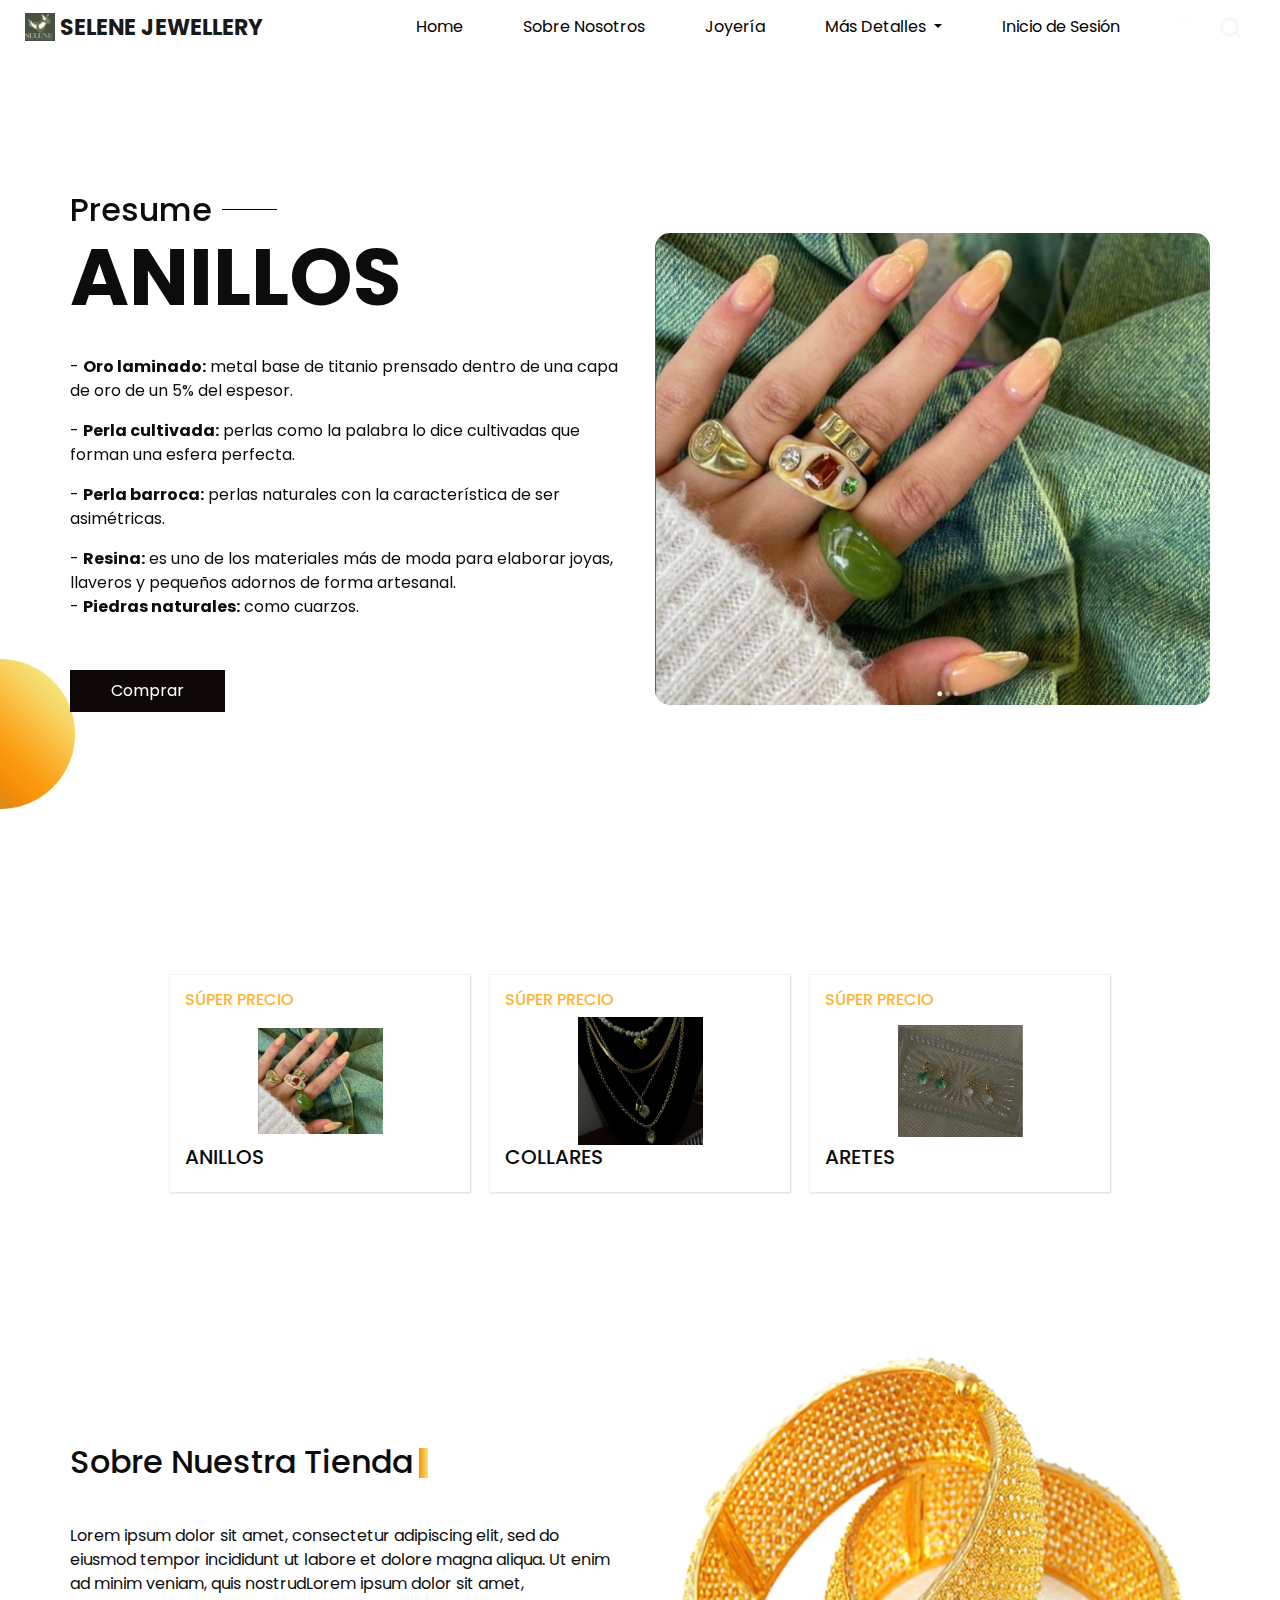
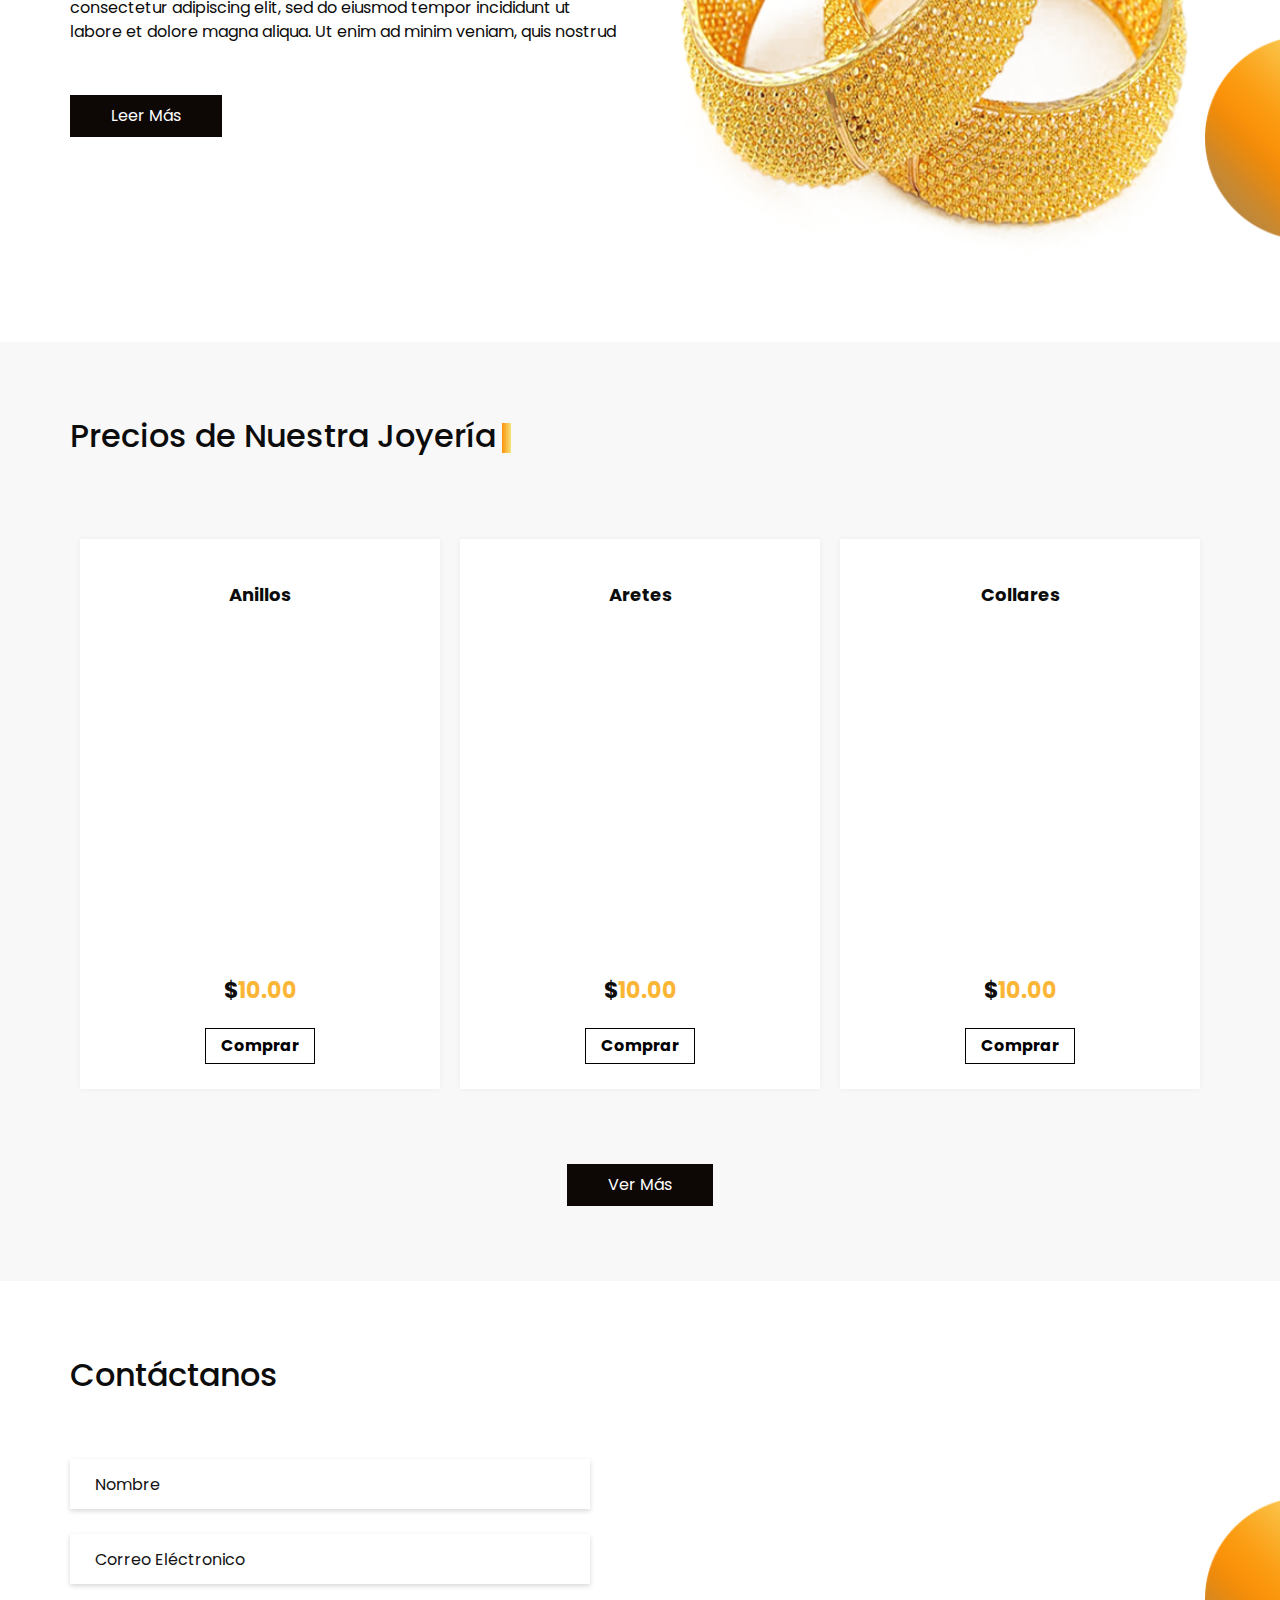
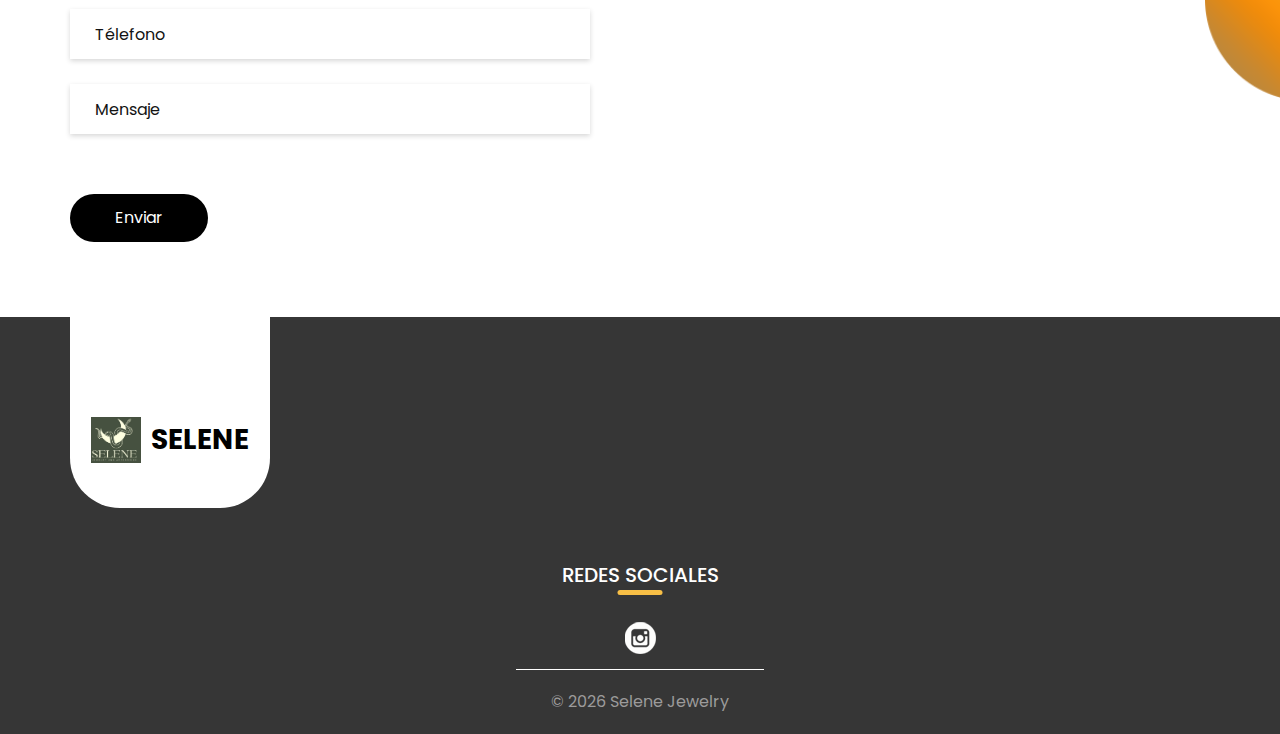
==== index.html @ a982ed13 "Cambios a Pagina Web" ====
<!DOCTYPE html>
<html>

<head>
  <!-- Basic -->
  <meta charset="utf-8" />
  <meta http-equiv="X-UA-Compatible" content="IE=edge" />
  <!-- Mobile Metas -->
  <meta name="viewport" content="width=device-width, initial-scale=1, shrink-to-fit=no" />
  <!-- Site Metas -->
  <meta name="keywords" content="" />
  <meta name="description" content="" />
  <meta name="author" content="" />

  <title>Selene Jewelry</title>

  <!-- slider stylesheet -->
  <link rel="stylesheet" type="text/css"
    href="https://cdnjs.cloudflare.com/ajax/libs/OwlCarousel2/2.1.3/assets/owl.carousel.min.css" />

  <!-- bootstrap core css -->
  <link rel="stylesheet" type="text/css" href="css/bootstrap.css" />

  <!-- fonts style -->
  <link href="https://fonts.googleapis.com/css?family=Baloo+Chettan|Poppins:400,600,700&display=swap" rel="stylesheet">
  <!-- Custom styles for this template -->
  <link href="css/style.css" rel="stylesheet" />
  <!-- responsive style -->
  <link href="css/responsive.css" rel="stylesheet" />
</head>

<body>

  <div class="hero_area">
    <!-- header section strats -->
    <header class="header_section">
      <div class="container-fluid">
        <nav class="navbar navbar-expand-lg custom_nav-container ">
          <a class="navbar-brand" href="index.html">
            <img src="images/selene-logo.png" alt="">
            <span>
              Selene Jewellery
            </span>
          </a>
          <button class="navbar-toggler" type="button" data-toggle="collapse" data-target="#navbarSupportedContent"
            aria-controls="navbarSupportedContent" aria-expanded="false" aria-label="Toggle navigation">
            <span class="navbar-toggler-icon"></span>
          </button>

          <div class="collapse navbar-collapse" id="navbarSupportedContent">
            <div class="d-flex ml-auto flex-column flex-lg-row align-items-center">
              <ul class="navbar-nav  ">
                <li class="nav-item active">
                  <a class="nav-link" href="index.html">Home <span class="sr-only">(current)</span></a>
                </li>
                <li class="nav-item">
                  <a class="nav-link" href="about.html"> Sobre Nosotros</a>
                </li>
                <li class="nav-item">
                  <a class="nav-link" href="jewellery.html">Joyería </a>
                </li>
                <!-- <li class="nav-item">
                  <a class="nav-link" href="contact.html">Contáctanos</a>
                </li> -->
                <li class="nav-item dropdown">
                  <a href="#" class="nav-link dropdown-toggle" id="navbarDropdown" role="button" data-toggle="dropdown"
                    aria-haspopup="true" aria-expanded="false">
                    Más Detalles
                  </a>
                  <div class="dropdown-menu" aria-labelledby="navbarDropdown">
                    <a class="dropdown-item" href="contact.html">Contáctanos</a>
                    <a class="dropdown-item" href="creators.html">Creadores</a>
                  </div>
                </li>
                <li class="nav-item">
                  <a class="nav-link" href="#">Inicio de Sesión</a>
                </li>
              </ul>

            </div>
            <div class="quote_btn-container ">
              <a href="">
                <img src="images/cart.png" alt="">
                <div class="cart_number">
                  0
                </div>
              </a>
              <form class="form-inline">
                <button class="btn  my-2 my-sm-0 nav_search-btn" type="submit"></button>
              </form>
            </div>
          </div>
        </nav>
      </div>
    </header>
    <!-- end header section -->
    <!-- slider section -->
    <section class=" slider_section position-relative">
      <div class="design-box">
        <img src="images/design-1.png" alt="">
      </div>
      <div class="slider_number-container d-none d-md-block">
        <div class="number-box">
          <span>
            01
          </span>
          <hr>
          <span class="jwel">
            J <br>
            e <br>
            w <br>
            e <br>
            l <br>
            l <br>
            e <br>
            r <br>
            y
          </span>
          <hr>
          <span>
            02
          </span>
        </div>
      </div>
      <div class="container">
        <div id="carouselExampleIndicators" class="carousel slide" data-ride="carousel">
          <!-- <ol class="carousel-indicators">
            <li data-target="#carouselExampleIndicators" data-slide-to="0" class="active">01</li>
            <li data-target="#carouselExampleIndicators" data-slide-to="1">02</li>
            <li data-target="#carouselExampleIndicators" data-slide-to="2">03</li>
          </ol> -->
          <div class="carousel-inner">
            <div class="carousel-item active">
              <div class="row">
                <div class="col-md-6">
                  <div class="detail_box">
                    <h2>
                      <span>Presume</span>
                      <hr>
                    </h2>
                    <h1>
                      Anillos
                    </h1>
                    <p>
                    <div class="pb-3"> - <strong>Oro laminado:</strong> metal base de titanio prensado dentro de una capa de oro de un 5% del espesor.
                    </div>
                    <div class="pb-3">- <strong>Perla cultivada:</strong> perlas como la palabra lo dice cultivadas que forman una esfera perfecta.
                    </div>
                    <div class="pb-3"> - <strong>Perla barroca:</strong> perlas naturales con la característica de ser asimétricas.</div>
                    <div>- <strong>Resina:</strong> es uno de los materiales más de moda para elaborar joyas, llaveros y pequeños adornos
                      de
                      forma artesanal.</div>
                    <div>- <strong>Piedras naturales:</strong> como cuarzos.</div>
                    </p>
                    <div>
                      <a href="">Comprar</a>
                    </div>
                  </div>
                </div>
                <div class="col-md-6">
                  <div class="img-box">
                    <img src="images/anillos-1.png" alt="" style="border-radius: 15px;">
                  </div>
                </div>
              </div>
            </div>
            <div class="carousel-item ">
              <div class="row">
                <div class="col-md-6">
                  <div class="detail_box">
                    <h2>
                      <span>Enamorate De</span>
                      <hr>
                    </h2>
                    <h1>
                      Nuestros Collares
                    </h1>
                    <p>
                      <div class="pb-3"> - <strong>Oro laminado:</strong> metal base de titanio prensado dentro de una capa de oro de un 5% del espesor.
                      </div>
                      <div class="pb-3">- <strong>Perla cultivada:</strong> perlas como la palabra lo dice cultivadas que forman una esfera perfecta.
                      </div>
                      <div class="pb-3"> - <strong>Perla barroca:</strong> perlas naturales con la característica de ser asimétricas.</div>
                      <div>- <strong>Resina:</strong> es uno de los materiales más de moda para elaborar joyas, llaveros y pequeños adornos
                        de
                        forma artesanal.</div>
                      <div>- <strong>Piedras naturales:</strong> como cuarzos.</div>
                      </p>
                    <div>
                      <a href="">Comprar</a>
                    </div>
                  </div>
                </div>
                <div class="col-md-6">
                  <div class="img-box">
                    <img src="images/collares-slider-3.jpeg" alt="" style="border-radius: 15px;">
                  </div>
                </div>
              </div>
            </div>
            <div class="carousel-item ">
              <div class="row">
                <div class="col-md-6">
                  <div class="detail_box">
                    <h2>
                      <span>Deslumbra Con</span>
                      <hr>
                    </h2>
                    <h1>
                      Nuestros Aretes
                    </h1>
                    <p>
                      <div class="pb-3"> - <strong>Oro laminado:</strong> metal base de titanio prensado dentro de una capa de oro de un 5% del espesor.
                      </div>
                      <div class="pb-3">- <strong>Perla cultivada:</strong> perlas como la palabra lo dice cultivadas que forman una esfera perfecta.
                      </div>
                      <div class="pb-3"> - <strong>Perla barroca:</strong> perlas naturales con la característica de ser asimétricas.</div>
                      <div>- <strong>Resina:</strong> es uno de los materiales más de moda para elaborar joyas, llaveros y pequeños adornos
                        de
                        forma artesanal.</div>
                      <div>- <strong>Piedras naturales:</strong> como cuarzos.</div>
                      </p>
                    <div>
                      <a href="">Comprar</a>
                    </div>
                  </div>
                </div>
                <div class="col-md-6">
                  <div class="img-box">
                    <img src="images/aretes.png" alt="" style="border-radius: 15px;">
                  </div>
                </div>
              </div>
            </div>
            <div class="carousel-item ">
              <div class="row">
                <div class="col-md-6">
                  <div class="detail_box">
                    <h2>
                      <span>Enamorate De</span>
                      <hr>
                    </h2>
                    <h1>
                      Nuestros Collares
                    </h1>
                    <p>
                      <div class="pb-3"> - <strong>Oro laminado:</strong> metal base de titanio prensado dentro de una capa de oro de un 5% del espesor.
                      </div>
                      <div class="pb-3">- <strong>Perla cultivada:</strong> perlas como la palabra lo dice cultivadas que forman una esfera perfecta.
                      </div>
                      <div class="pb-3"> - <strong>Perla barroca:</strong> perlas naturales con la característica de ser asimétricas.</div>
                      <div>- <strong>Resina:</strong> es uno de los materiales más de moda para elaborar joyas, llaveros y pequeños adornos
                        de
                        forma artesanal.</div>
                      <div>- <strong>Piedras naturales:</strong> como cuarzos.</div>
                      </p>
                    <div>
                      <a href="">Comprar</a>
                    </div>
                  </div>
                </div>
                <div class="col-md-6">
                  <div class="img-box">
                    <img src="images/collares-slider-3.jpeg" alt="" style="border-radius: 15px;">
                  </div>
                </div>
              </div>
            </div>
          </div>
        </div>
      </div>

    </section>
    <!-- Fin del Slider -->
  </div>

  <!-- Inicio de los Items -->

  <div class="item_section layout_padding2">
    <div class="container">
      <div class="item_container">
        <div class="box">
          <div class="price">
            <h6>
              Súper Precio
            </h6>
          </div>
          <div class="img-box">
            <img src="images/anillos-1.png" alt="">
          </div>
          <div class="name">
            <h5>
              Anillos
            </h5>
          </div>
        </div>
        <div class="box">
          <div class="price">
            <h6>
              Súper Precio
            </h6>
          </div>
          <div class="img-box">
            <img src="images/collares-1.png" alt="">
          </div>
          <div class="name">
            <h5>
              Collares
            </h5>
          </div>
        </div>
        <div class="box">
          <div class="price">
            <h6>
              Súper Precio
            </h6>
          </div>
          <div class="img-box">
            <img src="images/aretes-2.png" alt="">
          </div>
          <div class="name">
            <h5>
              Aretes
            </h5>
          </div>
        </div>
      </div>
    </div>
  </div>

  <!-- Fin de los items -->

  <!-- A cerca -->

  <section class="about_section layout_padding2-top layout_padding-bottom">
    <div class="design-box">
      <img src="images/design-2.png" alt="">
    </div>
    <div class="container">
      <div class="row">
        <div class="col-md-6">
          <div class="detail-box">
            <div class="heading_container">
              <h2>
                Sobre Nuestra Tienda
              </h2>
            </div>
            <p>
              Lorem ipsum dolor sit amet, consectetur adipiscing elit, sed do eiusmod tempor incididunt ut labore et
              dolore magna aliqua. Ut enim ad minim veniam, quis nostrudLorem ipsum dolor sit amet, consectetur
              adipiscing elit, sed do eiusmod tempor incididunt ut labore et dolore magna aliqua. Ut enim ad minim
              veniam, quis nostrud
            </p>
            <div>
              <a href="">
                Leer Más
              </a>
            </div>
          </div>
        </div>
        <div class="col-md-6">
          <div class="img-box">
            <img src="images/about-img.png" alt="">
          </div>
        </div>
      </div>
    </div>
  </section>

  <!-- Fin de a cerca de -->

  <!-- price section -->

  <section class="price_section layout_padding">
    <div class="container">
      <div class="heading_container">
        <h2>
          Precios de Nuestra Joyería
        </h2>
      </div>
      <div class="price_container">
        <div class="box">
          <div class="name">
            <h6>
              Anillos
            </h6>
          </div>
          <div class="img-box">
            <img src="images/anillos.png" alt="">
          </div>
          <div class="detail-box">
            <h5>
              $<span>10.00</span>
            </h5>
            <a href="">
              Comprar
            </a>
          </div>
        </div>
        <div class="box">
          <div class="name">
            <h6>
              Aretes
            </h6>
          </div>
          <div class="img-box">
            <img src="images/aretes.png" alt="">
          </div>
          <div class="detail-box">
            <h5>
              $<span>10.00</span>
            </h5>
            <a href="">
              Comprar
            </a>
          </div>
        </div>
        <div class="box">
          <div class="name">
            <h6>
              Collares
            </h6>
          </div>
          <div class="img-box">
            <img src="images/collares.png" alt="">
          </div>
          <div class="detail-box">
            <h5>
              $<span>10.00</span>
            </h5>
            <a href="">
              Comprar
            </a>
          </div>
        </div>
      </div>
      <div class="d-flex justify-content-center">
        <a href="" class="price_btn">
          Ver Más
        </a>
      </div>
    </div>
  </section>

  <!-- end price section -->

  <!-- contact section -->

  <section class="contact_section layout_padding">
    <div class="design-box">
      <img src="images/design-2.png" alt="">
    </div>
    <div class="container ">
      <div class="">
        <h2 class="">
          Contáctanos
        </h2>
      </div>

    </div>
    <div class="container">
      <div class="row">
        <div class="col-md-6">
          <form action="">
            <div>
              <input type="text" placeholder="Nombre" />
            </div>
            <div>
              <input type="email" placeholder="Correo Eléctronico" />
            </div>
            <div>
              <input type="text" placeholder="Télefono" />
            </div>
            <div>
              <input type="text" class="message-box" placeholder="Mensaje" />
            </div>
            <div class="d-flex ">
              <button>
                Enviar
              </button>
            </div>
          </form>
        </div>
      </div>
    </div>
  </section>

  <!-- end contact section -->

  <!-- info section -->
  <section class="info_section ">
    <div class="container">
      <div class="info_container">
        <div class="row">
          <div class="col-md-3">
            <div class="info_logo">
              <a href="">
                <img src="images/selene-logo.png" alt="">
                <span>
                  Selene
                </span>
              </a>
            </div>
          </div>
        </div>
        <div class="info_form">
        </div>
        <div class="info_social">
          <div class="d-flex justify-content-center">
            <h5 class="info_heading">
              Redes Sociales
            </h5>
          </div>
          <div class="social_box">
            <a href="https://www.instagram.com/selenejewelrysv/">
              <img src="images/insta.png" alt="">
            </a>
          </div>
        </div>
      </div>
    </div>
  </section>

  <!-- end info_section -->

  <!-- footer section -->
  <section class="container-fluid footer_section">
    <p>
      &copy; <span id="displayYear"></span> Selene Jewelry
    </p>
  </section>
  <!-- footer section -->

  <script type="text/javascript" src="js/jquery-3.4.1.min.js"></script>
  <script type="text/javascript" src="js/bootstrap.js"></script>
  <script type="text/javascript" src="js/custom.js"></script>
</body>

</html>
---- css/style.css ----
body {
  font-family: "Poppins", sans-serif;
  color: #0c0c0c;
  background-color: #ffffff;
}

.layout_padding {
  padding: 75px 0;
}

.layout_padding2 {
  padding: 45px 0;
}

.layout_padding2-top {
  padding-top: 45px;
}

.layout_padding2-bottom {
  padding-bottom: 45px;
}

.layout_padding-top {
  padding-top: 75px;
}

.layout_padding-bottom {
  padding-bottom: 75px;
}

.heading_container {
  display: -webkit-box;
  display: -ms-flexbox;
  display: flex;
}

.heading_container h2 {
  position: relative;
}

.heading_container h2::before {
  content: "";
  position: absolute;
  width: 9px;
  height: 30px;
  top: 14%;
  right: -15px;
  background: -webkit-gradient(linear, left top, right top, from(#fb930a), to(#f5e47b));
  background: linear-gradient(to right, #fb930a, #f5e47b);
}

.heading_container p {
  font-size: 25px;
  text-align: justify;
}

/*header section*/
.hero_area {
  height: 100vh;
  position: relative;
  /* background-image: url(../images/hero-bg.png); */
  background-size: cover;
  background-position: bottom right;
  background-repeat: no-repeat;
}

.sub_page .hero_area {
  height: auto;
  background-position: top right;
}

.hero_area.sub_pages {
  height: auto;
}

.header_section .container-fluid {
  padding-right: 25px;
  padding-left: 25px;
}

.header_section .nav_container {
  margin: 0 auto;
}

.custom_nav-container.navbar-expand-lg .navbar-nav .nav-link {
  padding: 10px 30px;
  color: black;
  text-align: center;
}

a,
a:hover,
a:focus {
  text-decoration: none;
}

a:hover,
a:focus {
  color: initial;
}

.btn,
.btn:focus {
  outline: none !important;
  -webkit-box-shadow: none;
  box-shadow: none;
}

.custom_nav-container .nav_search-btn {
  background-image: url(../images/search-icon.png);
  background-size: 22px;
  background-repeat: no-repeat;
  background-position-y: 7px;
  width: 35px;
  height: 35px;
  padding: 0;
  border: none;
}

.navbar-brand {
  display: -webkit-box;
  display: -ms-flexbox;
  display: flex;
  -webkit-box-align: center;
  -ms-flex-align: center;
  align-items: center;
}

.navbar-brand img {
  width: 30px;
  margin-right: 5px;
}

.navbar-brand span {
  font-size: 22px;
  font-weight: 700;
  color: #191919;
  text-transform: uppercase;
}

.custom_nav-container {
  z-index: 99999;
  padding: 5px 0;
}

.custom_nav-container .navbar-toggler {
  outline: none;
}

.custom_nav-container .navbar-toggler .navbar-toggler-icon {
  background-image: url(../images/menu.png);
  background-size: 45px;
}

.quote_btn-container {
  display: -webkit-box;
  display: -ms-flexbox;
  display: flex;
  -webkit-box-align: center;
  -ms-flex-align: center;
  align-items: center;
}

.quote_btn-container a {
  color: #000000;
  position: relative;
}

.quote_btn-container a .cart_number {
  position: absolute;
  top: 68%;
  left: 50%;
  -webkit-transform: translate(-50%, -50%);
  transform: translate(-50%, -50%);
  color: #ffffff;
  font-size: 12px;
}

.quote_btn-container a img {
  width: 20px;
  margin: 0 25px;
}

/*end header section*/
/* slider section */
.slider_section {
  height: calc(100% - 70px);
  display: -webkit-box;
  display: -ms-flexbox;
  display: flex;
  -webkit-box-align: center;
  -ms-flex-align: center;
  align-items: center;
  position: relative;
}

.slider_section .row {
  -webkit-box-align: center;
  -ms-flex-align: center;
  align-items: center;
}

.slider_section .design-box {
  position: absolute;
  bottom: 0;
  -webkit-transform: translateY(-50%);
  transform: translateY(-50%);
  left: 0;
  width: 75px;
}

.slider_section .design-box img {
  width: 100%;
}

.slider_section .slider_number-container {
  position: absolute;
  top: 45%;
  -webkit-transform: translateY(-50%);
  transform: translateY(-50%);
  right: 4%;
  text-align: center;
  opacity: .6;
}

.slider_section .slider_number-container hr {
  width: 1px;
  height: 50px;
  border: none;
  background-color: #ffffff;
}

.slider_section .slider_number-container .number-box {
  display: -webkit-box;
  display: -ms-flexbox;
  display: flex;
  -webkit-box-orient: vertical;
  -webkit-box-direction: normal;
  -ms-flex-direction: column;
  flex-direction: column;
  -webkit-box-pack: center;
  -ms-flex-pack: center;
  justify-content: center;
  -webkit-box-align: center;
  -ms-flex-align: center;
  align-items: center;
  color: #ffffff;
  text-transform: uppercase;
}

.slider_section .detail_box h2 {
  margin-bottom: 0;
  display: -webkit-box;
  display: -ms-flexbox;
  display: flex;
  -webkit-box-align: center;
  -ms-flex-align: center;
  align-items: center;
}

.slider_section .detail_box h2 span {
  margin-right: 10px;
}

.slider_section .detail_box h2 hr {
  margin: 0;
  border: none;
  width: 55px;
  height: 1px;
  background-color: #000000;
}

.slider_section .detail_box h1 {
  font-weight: bold;
  text-transform: uppercase;
  font-size: 5rem;
  margin-bottom: 30px;
}

.slider_section .detail_box a {
  display: inline-block;
  padding: 8px 40px;
  background-color: #0d0806;
  border: 1px solid #0d0806;
  color: #ffffff;
  border-radius: 0;
  margin: 35px 0;
}

.slider_section .detail_box a:hover {
  background-color: transparent;
  color: #0d0806;
}

.slider_section .img-box img {
  width: 100%;
}

.slider_section .carousel-indicators {
  padding: 0;
  margin: 0;
  right: initial;
  bottom: 22%;
  left: 17%;
}

.slider_section .carousel-indicators li {
  text-indent: 0;
  width: auto;
  height: auto;
  opacity: 1;
  background-color: transparent;
  border: none;
  color: #c0c0c0;
  font-size: 24px;
  display: none;
}

.slider_section .carousel-indicators li.active {
  display: block;
}

.item_section .item_container {
  display: -webkit-box;
  display: -ms-flexbox;
  display: flex;
  -webkit-box-pack: center;
  -ms-flex-pack: center;
  justify-content: center;
  -ms-flex-wrap: wrap;
  flex-wrap: wrap;
}

.item_section .item_container .box {
  width: 300px;
  display: -webkit-box;
  display: -ms-flexbox;
  display: flex;
  -webkit-box-orient: vertical;
  -webkit-box-direction: normal;
  -ms-flex-direction: column;
  flex-direction: column;
  -webkit-box-pack: justify;
  -ms-flex-pack: justify;
  justify-content: space-between;
  margin: 30px 10px;
  padding: 15px;
  -webkit-box-shadow: 0px 0px 2px 0.5px rgba(0, 0, 0, 0.15);
  box-shadow: 0px 0px 2px 0.5px rgba(0, 0, 0, 0.15);
}

.item_section .item_container .box .img-box {
  width: 100%;
  display: -webkit-box;
  display: -ms-flexbox;
  display: flex;
  -webkit-box-pack: center;
  -ms-flex-pack: center;
  justify-content: center;
}

.item_section .item_container .box .img-box img {
  width: 125px;
}

.item_section .item_container .box h6 {
  color: #fbb534;
  text-transform: uppercase;
}

.item_section .item_container .box h5 {
  text-transform: uppercase;
}

.item_section .item_container .box:hover {
  -webkit-box-shadow: 0px 0px 25px 1px rgba(0, 0, 0, 0.1);
  box-shadow: 0px 0px 25px 1px rgba(0, 0, 0, 0.1);
}

.about_section {
  position: relative;
}

.about_section .design-box {
  position: absolute;
  bottom: 0;
  -webkit-transform: translateY(-50%);
  transform: translateY(-50%);
  right: 0;
  width: 75px;
}

.about_section .design-box img {
  width: 100%;
}

.about_section .row {
  -webkit-box-align: center;
  -ms-flex-align: center;
  align-items: center;
}

.about_section .detail-box p {
  margin-top: 35px;
}

.about_section .detail-box a {
  display: inline-block;
  padding: 8px 40px;
  background-color: #0d0806;
  border: 1px solid #0d0806;
  color: #ffffff;
  border-radius: 0;
  margin-top: 35px;
}

.about_section .detail-box a:hover {
  background-color: transparent;
  color: #0d0806;
}

.about_section .img-box img {
  width: 100%;
}

.price_section {
  background-color: #f8f8f8;
}

.price_section .price_container {
  display: -webkit-box;
  display: -ms-flexbox;
  display: flex;
  -webkit-box-pack: center;
  -ms-flex-pack: center;
  justify-content: center;
  padding: 40px 0;
  -ms-flex-wrap: wrap;
  flex-wrap: wrap;
}

.price_section .price_container .box {
  min-width: 300px;
  max-width: 360px;
  height: 550px;
  display: -webkit-box;
  display: -ms-flexbox;
  display: flex;
  -webkit-box-orient: vertical;
  -webkit-box-direction: normal;
  -ms-flex-direction: column;
  flex-direction: column;
  -webkit-box-align: center;
  -ms-flex-align: center;
  align-items: center;
  -webkit-box-pack: justify;
  -ms-flex-pack: justify;
  justify-content: space-between;
  margin: 35px 10px;
  padding: 45px 0 25px 0;
  text-align: center;
  background-color: #ffffff;
  -webkit-box-shadow: 0px 0px 6px 0 rgba(0, 0, 0, 0.05);
  box-shadow: 0px 0px 6px 0 rgba(0, 0, 0, 0.05);
  -webkit-box-flex: 1;
  -ms-flex-positive: 1;
  flex-grow: 1;
}

.price_section .price_container .box .img-box {
  width: 100%;
  display: -webkit-box;
  display: -ms-flexbox;
  display: flex;
  -webkit-box-pack: center;
  -ms-flex-pack: center;
  justify-content: center;
}

.price_section .price_container .box .img-box img {
  width: 150px;
}

.price_section .price_container .box h6 {
  font-weight: bold;
  font-size: 18px;
}

.price_section .price_container .box .detail-box h5 {
  text-transform: uppercase;
  font-weight: bold;
  font-size: 22px;
}

.price_section .price_container .box .detail-box h5 span {
  color: #fbb534;
}

.price_section .price_container .box .detail-box a {
  display: inline-block;
  padding: 5px 15px;
  border: 1px solid #000000;
  font-weight: bold;
  color: #000000;
  margin-top: 15px;
}

.price_section .price_container .box:hover a {
  border-color: #fbb534;
  color: #fbb534;
}

.price_section .price_btn {
  display: inline-block;
  padding: 8px 40px;
  background-color: #0d0806;
  border: 1px solid #0d0806;
  color: #ffffff;
  border-radius: 0;
}

.price_section .price_btn:hover {
  background-color: transparent;
  color: #0d0806;
}

.ring_section {
  text-align: center;
  position: relative;
}

.ring_section .row {
  -webkit-box-align: center;
  -ms-flex-align: center;
  align-items: center;
}

.ring_section .container {
  -webkit-box-shadow: 0px 0px 56px 1px rgba(0, 0, 0, 0.08);
  box-shadow: 0px 0px 56px 1px rgba(0, 0, 0, 0.08);
}

.ring_section .design-box {
  position: absolute;
  bottom: 0;
  -webkit-transform: translateY(-50%);
  transform: translateY(-50%);
  left: 0;
  width: 75px;
}

.ring_section .design-box img {
  width: 100%;
}

.ring_section .ring_container .detail-box h4 {
  text-transform: uppercase;
  color: #fbb534;
}

.ring_section .ring_container .detail-box a {
  display: inline-block;
  padding: 5px 15px;
  border: 1px solid #000000;
  font-weight: bold;
  color: #000000;
  margin-top: 15px;
}

.ring_section .ring_container .img-box img {
  width: 100%;
}

.client_section .heading_container {
  -webkit-box-pack: center;
  -ms-flex-pack: center;
  justify-content: center;
}

.client_section .secondary_heading {
  text-align: center;
}

.client_section .client_container {
  display: -webkit-box;
  display: -ms-flexbox;
  display: flex;
  -webkit-box-align: center;
  -ms-flex-align: center;
  align-items: center;
  border: 1px solid #fbb534;
  padding: 25px;
  width: 85%;
  margin: 75px auto;
}

.client_section .client_container .client-id {
  display: -webkit-box;
  display: -ms-flexbox;
  display: flex;
  -webkit-box-align: center;
  -ms-flex-align: center;
  align-items: center;
  width: 45%;
}

.client_section .client_container .client-id .img-box {
  margin-right: 25px;
}

.client_section .client_container .client-id .img-box img {
  width: 100%;
}

.client_section .client_container .client-id h5 {
  font-weight: bold;
}

.client_section .client_container .client-id h6 {
  color: #f6d768;
}

.client_section .client_container .detail-box {
  width: 55%;
}

.client_section .client_container .detail-box p {
  margin: 0;
}

.client_section .carousel-control-prev,
.client_section .carousel-control-next {
  opacity: 1;
}

.client_section .carousel-control-prev {
  -webkit-box-pack: start;
  -ms-flex-pack: start;
  justify-content: flex-start;
}

.client_section .carousel-control-next {
  -webkit-box-pack: end;
  -ms-flex-pack: end;
  justify-content: flex-end;
}

.client_section .carousel-control-prev-icon,
.client_section .carousel-control-next-icon {
  width: 30px;
  height: 30px;
  background-size: 25px;
}

.client_section .carousel-control-prev-icon {
  background-image: url(../images/prev-black.png);
}

.client_section .carousel-control-prev-icon:hover {
  background-image: url(../images/prev.png);
}

.client_section .carousel-control-next-icon {
  background-image: url(../images/next-black.png);
}

.client_section .carousel-control-next-icon:hover {
  background-image: url(../images/next.png);
}

.contact_section {
  position: relative;
}

.contact_section .design-box {
  position: absolute;
  bottom: 50%;
  -webkit-transform: translateY(50%);
  transform: translateY(50%);
  right: 0;
  width: 75px;
}

.contact_section .design-box img {
  width: 100%;
}

.contact_section h2 {
  margin-bottom: 65px;
}

.contact_section form {
  padding-right: 35px;
}

.contact_section input {
  width: 100%;
  border: none;
  height: 50px;
  margin-bottom: 25px;
  padding-left: 25px;
  background-color: transparent;
  outline: none;
  color: #101010;
  -webkit-box-shadow: 0px 2px 5px 0px rgba(0, 0, 0, 0.16);
  box-shadow: 0px 2px 5px 0px rgba(0, 0, 0, 0.16);
}

.contact_section textarea {
  width: 100%;
  border: none;
  height: 150px;
  margin-bottom: 25px;
  padding-left: 25px;
  background-color: transparent;
  outline: none;
  color: #101010;
  -webkit-box-shadow: 0px 2px 5px 0px rgba(0, 0, 0, 0.16);
  box-shadow: 0px 2px 5px 0px rgba(0, 0, 0, 0.16);
}

.contact_section input::-webkit-input-placeholder {
  color: #131313;
}

.contact_section input:-ms-input-placeholder {
  color: #131313;
}

.contact_section input::-ms-input-placeholder {
  color: #131313;
}

.contact_section input::placeholder {
  color: #131313;
}

.contact_section input::-webkit-input-placeholder {
  color: #131313;
}

.contact_section textarea:-ms-input-placeholder {
  color: #131313;
}

.contact_section textarea::-ms-input-placeholder {
  color: #131313;
}

.contact_section textarea::placeholder {
  color: #131313;
}

.contact_section button {
  padding: 12px 45px;
  outline: none;
  border: none;
  border-radius: 30px;
  color: #fff;
  /* background: -webkit-gradient(linear, left top, left bottom, from(#f5e47b), to(#fb930a));
  background: linear-gradient(to bottom, #f5e47b, #fb930a); */
  background: black;
  background: black;
  margin-top: 35px;
}

.contact_section .map_container {
  height: 100%;
  padding-bottom: 110px;
}

.contact_section .map_container .map-responsive {
  height: 100%;
}

.info_section {
  background-color: #363636;
  color: #ffffff;
}

.info_section .info_container .info_logo {
  display: -webkit-box;
  display: -ms-flexbox;
  display: flex;
  -webkit-box-pack: center;
  -ms-flex-pack: center;
  justify-content: center;
  padding: 100px 10px 45px 10px;
  background-color: #ffffff;
  width: 200px;
  border-radius: 0 0 50px 50px;
}

.info_section .info_container .info_logo a {
  display: -webkit-box;
  display: -ms-flexbox;
  display: flex;
  -webkit-box-align: center;
  -ms-flex-align: center;
  align-items: center;
}

.info_section .info_container .info_logo a img {
  width: 50px;
  margin-right: 10px;
}

.info_section .info_container .info_logo a span {
  text-transform: uppercase;
  color: #000000;
  font-size: 28px;
  font-weight: bold;
}

.info_section .info_container .info_contact {
  padding: 115px 10px 45px 10px;
}

.info_section .info_container .info_contact a {
  color: #ffffff;
}

.info_section .info_container .info_contact a img {
  margin-right: 10px;
}

.info_section .info_heading {
  text-transform: uppercase;
  margin: 20px 0;
  position: relative;
}

.info_section .info_heading::before {
  content: "";
  width: 45px;
  height: 5px;
  position: absolute;
  bottom: -8px;
  left: 50%;
  -webkit-transform: translateX(-50%);
  transform: translateX(-50%);
  border-radius: 5px;
  background-color: #f8bf46;
}

.info_section .info_form form {
  display: -webkit-box;
  display: -ms-flexbox;
  display: flex;
  -webkit-box-orient: vertical;
  -webkit-box-direction: normal;
  -ms-flex-direction: column;
  flex-direction: column;
  -webkit-box-align: center;
  -ms-flex-align: center;
  align-items: center;
}

.info_section .info_form form .email_box {
  display: -webkit-box;
  display: -ms-flexbox;
  display: flex;
  -webkit-box-orient: vertical;
  -webkit-box-direction: normal;
  -ms-flex-direction: column;
  flex-direction: column;
}

.info_section .info_form form label {
  color: #5a5959;
}

.info_section .info_form form input {
  width: 500px;
  border: none;
  background-color: #ffffff;
  outline: none;
  padding: 5px;
}

.info_section .info_form form button {
  padding: 8px 65px;
  outline: none;
  border: none;
  border-radius: 30px;
  color: #fff;
  background: -webkit-gradient(linear, left top, left bottom, from(#f5e47b), to(#fb930a));
  background: linear-gradient(to bottom, #f5e47b, #fb930a);
  margin-top: 35px;
  text-transform: uppercase;
}

.info_section .info_social {
  padding-top: 35px;
  display: -webkit-box;
  display: -ms-flexbox;
  display: flex;
  -webkit-box-orient: vertical;
  -webkit-box-direction: normal;
  -ms-flex-direction: column;
  flex-direction: column;
  -webkit-box-align: center;
  -ms-flex-align: center;
  align-items: center;
}

.info_section .info_social .social_box {
  display: -webkit-box;
  display: -ms-flexbox;
  display: flex;
  margin: 15px auto;
  -webkit-box-align: center;
  -ms-flex-align: center;
  align-items: center;
}

.info_section .info_social .social_box img {
  min-width: 10px;
  margin: 0 10px;
}

/* footer section*/
.footer_section {
  background-color: #363636;
  display: -webkit-box;
  display: -ms-flexbox;
  display: flex;
  -webkit-box-pack: center;
  -ms-flex-pack: center;
  justify-content: center;
  position: relative;
}

.footer_section p {
  border-top: 1px solid #ffffff;
  color: #9c9b9b;
  margin: 0;
  text-align: center;
  padding: 20px 35px;
  margin: 0;
}

.footer_section a {
  color: #9c9b9b;
}

/*# sourceMappingURL=style.css.map */


/* Custom container similar to container-fluid */
.custom-container {
  width: 100%;
  padding-right: 15px;
  padding-left: 15px;
  margin-right: auto;
  margin-left: auto;
}

/* Custom row similar to row */
.custom-row::after {
  content: "";
  clear: both;
  display: table;
}

/* Custom columns similar to col-1 to col-12 */
.custom-col-1 {
  width: 8.33333333%;
  float: left;
}

.custom-col-2 {
  width: 16.66666667%;
  float: left;
}

.custom-col-3 {
  width: 25%;
  float: left;
}

.custom-col-4 {
  width: 33.33333333%;
  float: left;
}

.custom-col-5 {
  width: 41.66666667%;
  float: left;
}

.custom-col-6 {
  width: 50%;
  float: left;
}

.custom-col-7 {
  width: 58.33333333%;
  float: left;
}

.custom-col-8 {
  width: 66.66666667%;
  float: left;
}

.custom-col-9 {
  width: 75%;
  float: left;
}

.custom-col-10 {
  width: 83.33333333%;
  float: left;
}

.custom-col-11 {
  width: 91.66666667%;
  float: left;
}

.custom-col-12 {
  width: 100%;
  float: left;
}

.creators-card {
  background-color: #384032;
  width: 75%;
  height: auto;
  border-radius: 15px;
}

.creators-card p {
  color: #F2F0D8;
  font-size: 20px;
}
---- css/responsive.css ----
@media (max-width: 1120px) {}

@media (max-width: 992px) {

  .custom_nav-container.navbar-expand-lg .navbar-nav .nav-link {
    color: #000000;
  }

  .quote_btn-container {
    display: none;
  }


  .ring_section .ring_container .detail-box {
    margin-bottom: 45px;
  }

  .price_section .price_container .box {
    height: 450px;
  }
}

@media (max-width: 768px) {
  .hero_area {
    background-position: top left;
    height: auto;
  }

  .slider_section {
    padding: 45px 0;
  }

  .contact_section button {
    margin-bottom: 45px;
    margin-left: auto;
    margin-right: auto;
  }

  .contact_section form {
    padding: 0;
  }

  .client_section .client_container {
    flex-direction: column;
  }

  .client_section .client_container .client-id {
    width: auto;
  }

  .client_section .client_container .detail-box {
    margin-top: 35px;
    width: auto;
  }

  .contact_section .map_container {
    height: 350px;
    padding: 0;
  }

  .info_section .col-md-3 {
    display: flex;
    justify-content: center;
  }

  .info_section .info_container .info_contact {
    padding: 35px 0;
  }

  .info_section .info_form form input {
    width: 100%;
  }

  .ring_section {
    padding-left: 15px;
    padding-right: 15px;
  }
}

@media (max-width: 576px) {
  .slider_section .detail_box {
    text-align: center;
  }

  .slider_section .detail_box h1 {
    font-size: 4rem;
  }

}

@media (max-width: 480px) {

  .client_section .carousel-control-prev,
  .client_section .carousel-control-next {
    display: none;
  }
}

@media (max-width: 420px) {
  .slider_section .detail_box h1 {
    font-size: 3rem;
  }

  .slider_section .detail_box h2 {
    font-size: 1.8rem;
  }

  .heading_container h2::before {
    display: none;
  }
}

@media (max-width: 360px) {}

@media (min-width: 1200px) {
  .container {
    max-width: 1170px;
  }
}
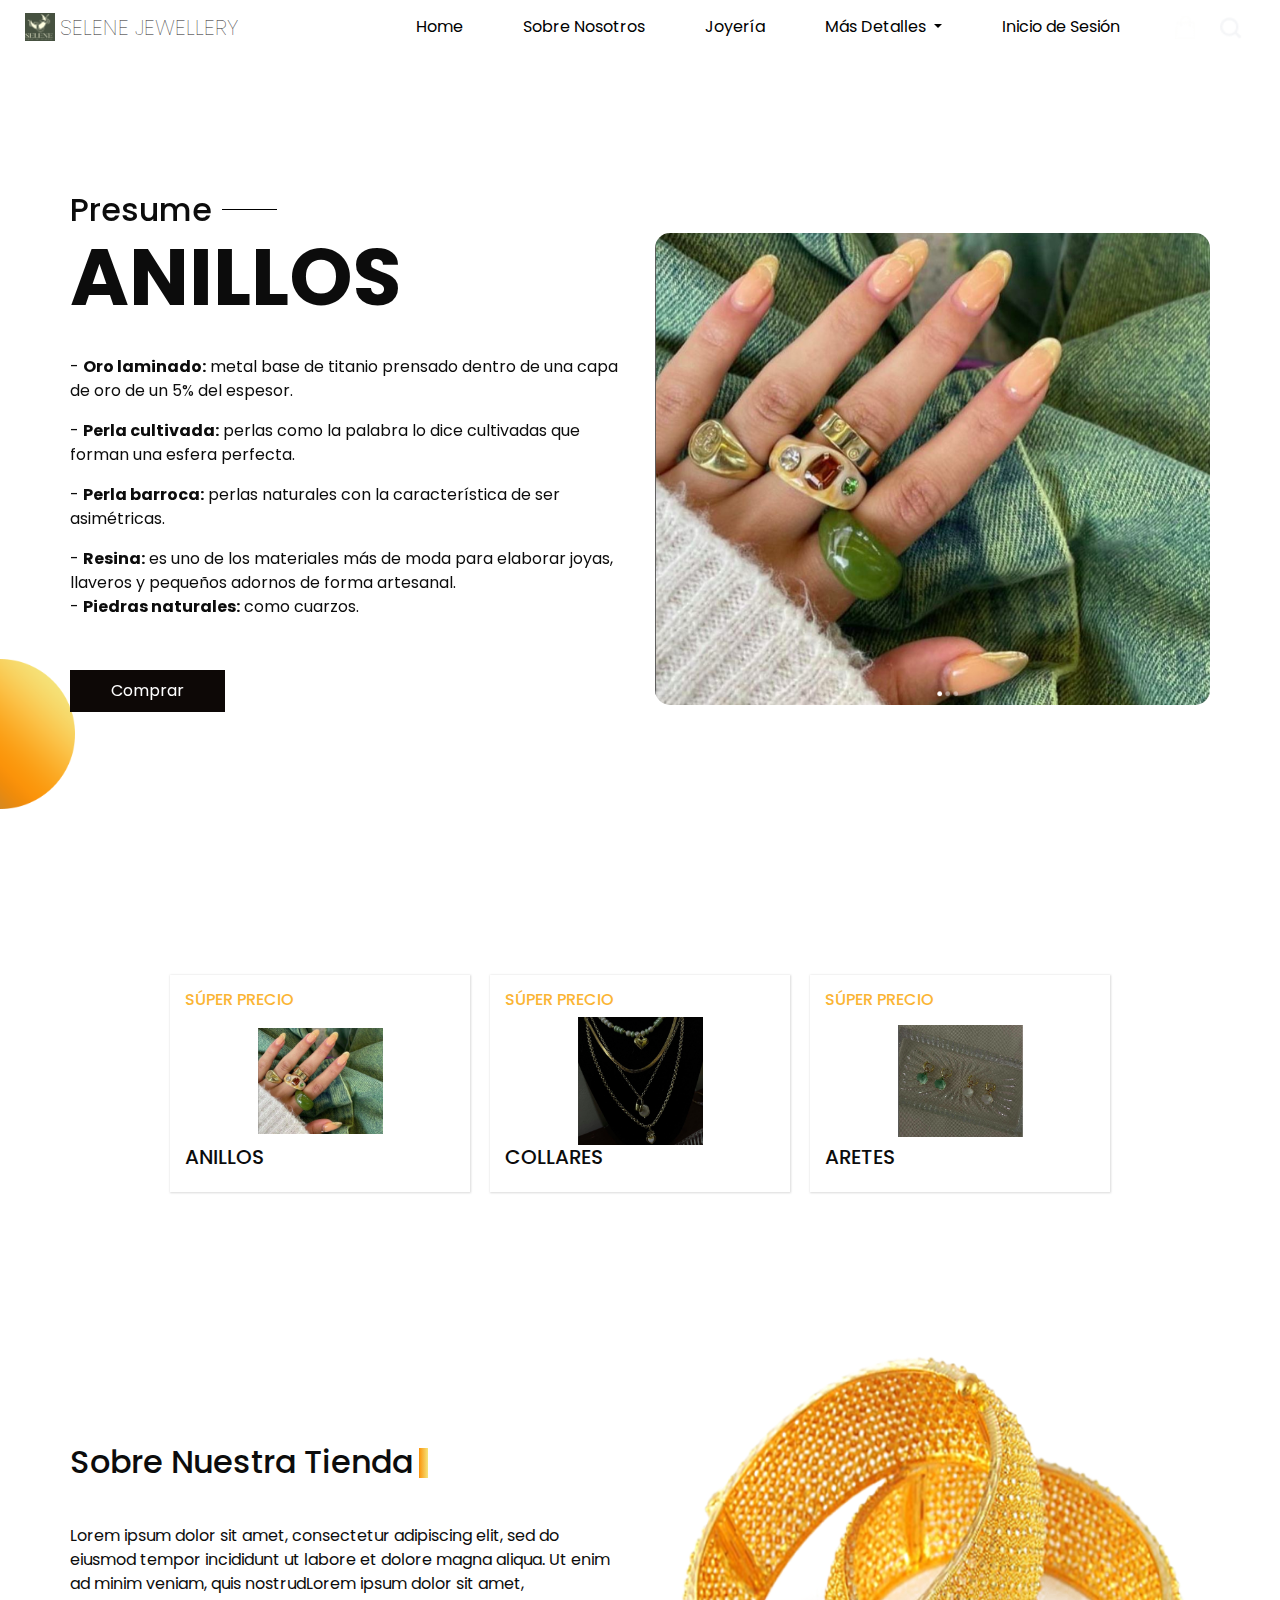
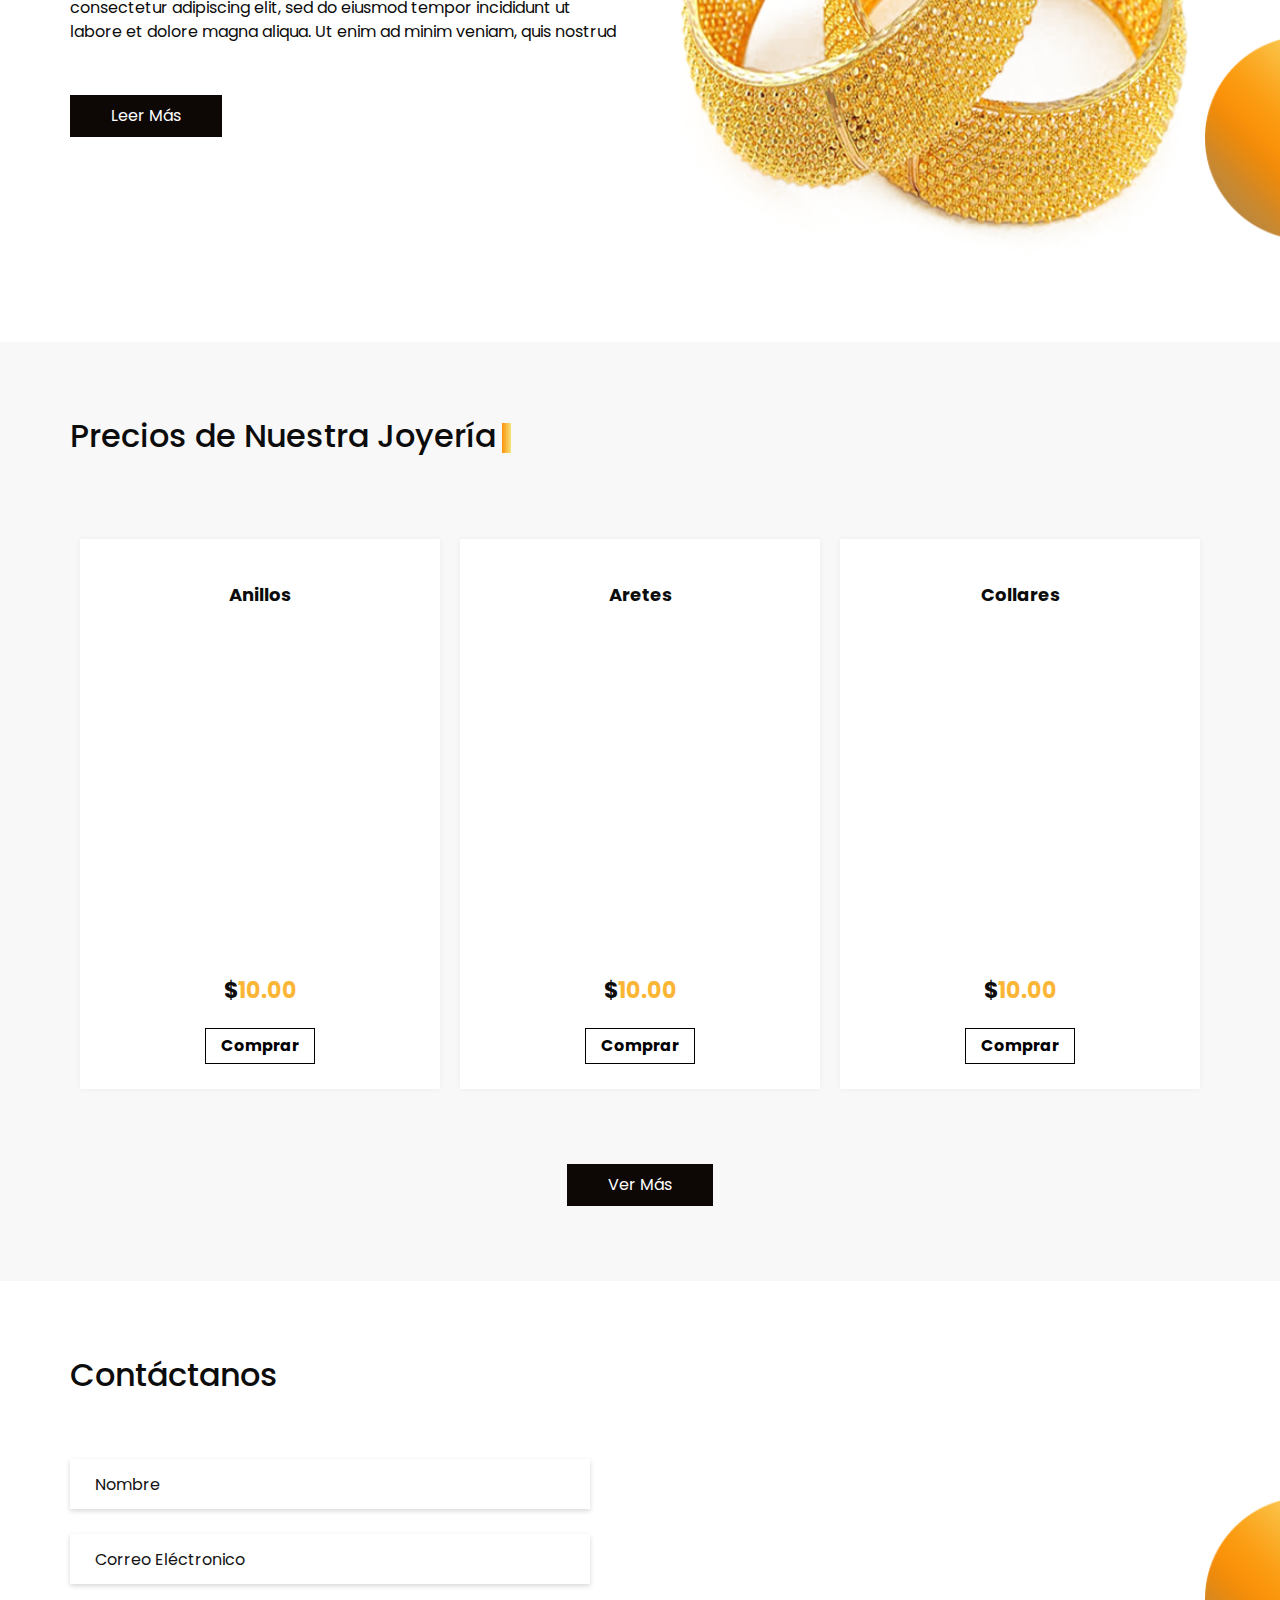
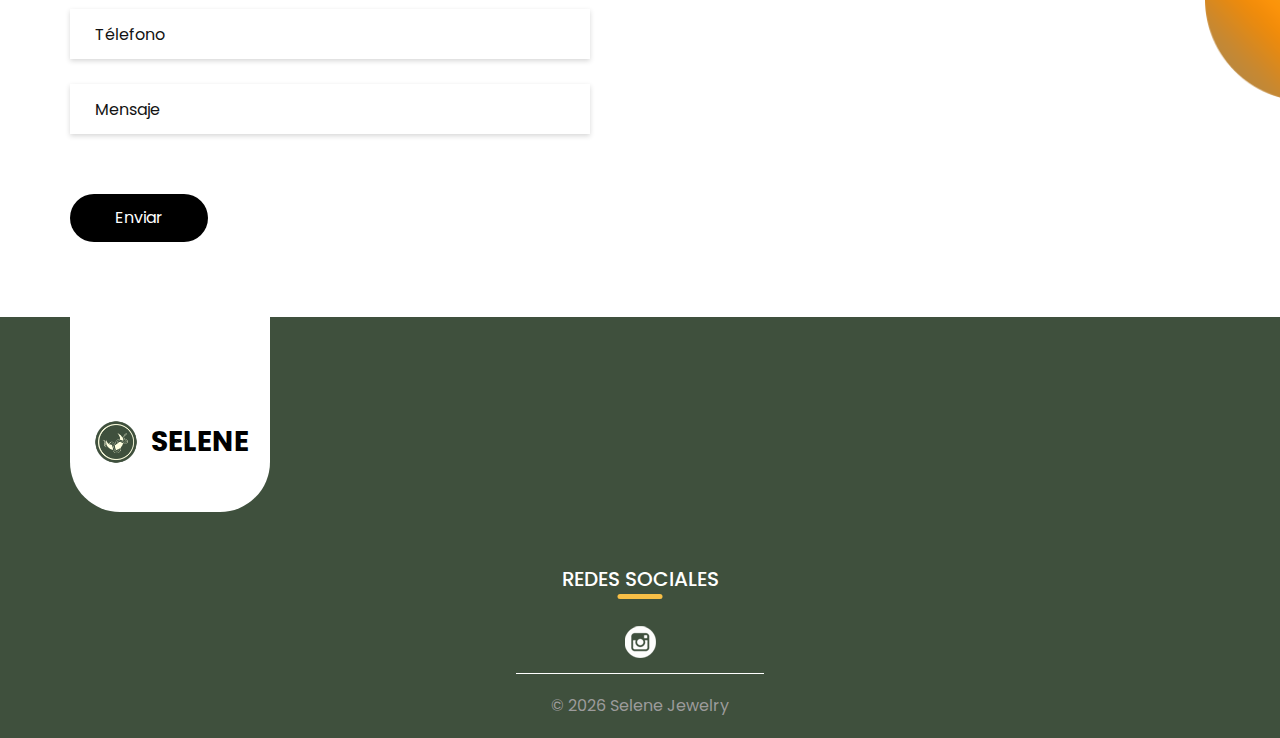
==== commit ce1980cb: "Mejoras en el diseño" ====
--- a/index.html
+++ b/index.html
@@ -475,7 +475,7 @@
               <input type="text" class="message-box" placeholder="Mensaje" />
             </div>
             <div class="d-flex ">
-              <button>
+              <button onclick="sendMessage()">
                 Enviar
               </button>
             </div>
@@ -495,7 +495,7 @@
           <div class="col-md-3">
             <div class="info_logo">
               <a href="">
-                <img src="images/selene-logo.png" alt="">
+                <img src="images/footer-img.png" alt="">
                 <span>
                   Selene
                 </span>
@@ -534,6 +534,7 @@
   <script type="text/javascript" src="js/jquery-3.4.1.min.js"></script>
   <script type="text/javascript" src="js/bootstrap.js"></script>
   <script type="text/javascript" src="js/custom.js"></script>
+  <script src="js/contact.js"></script>
 </body>
 
 </html>--- a/css/style.css
+++ b/css/style.css
@@ -133,7 +133,7 @@
 
 .navbar-brand span {
   font-size: 22px;
-  font-weight: 700;
+  font-weight: 50;
   color: #191919;
   text-transform: uppercase;
 }
@@ -774,7 +774,7 @@
 }
 
 .info_section {
-  background-color: #363636;
+  background-color: #3f503d;
   color: #ffffff;
 }
 
@@ -921,7 +921,7 @@
 
 /* footer section*/
 .footer_section {
-  background-color: #363636;
+  background-color: #3f503d;
   display: -webkit-box;
   display: -ms-flexbox;
   display: flex;
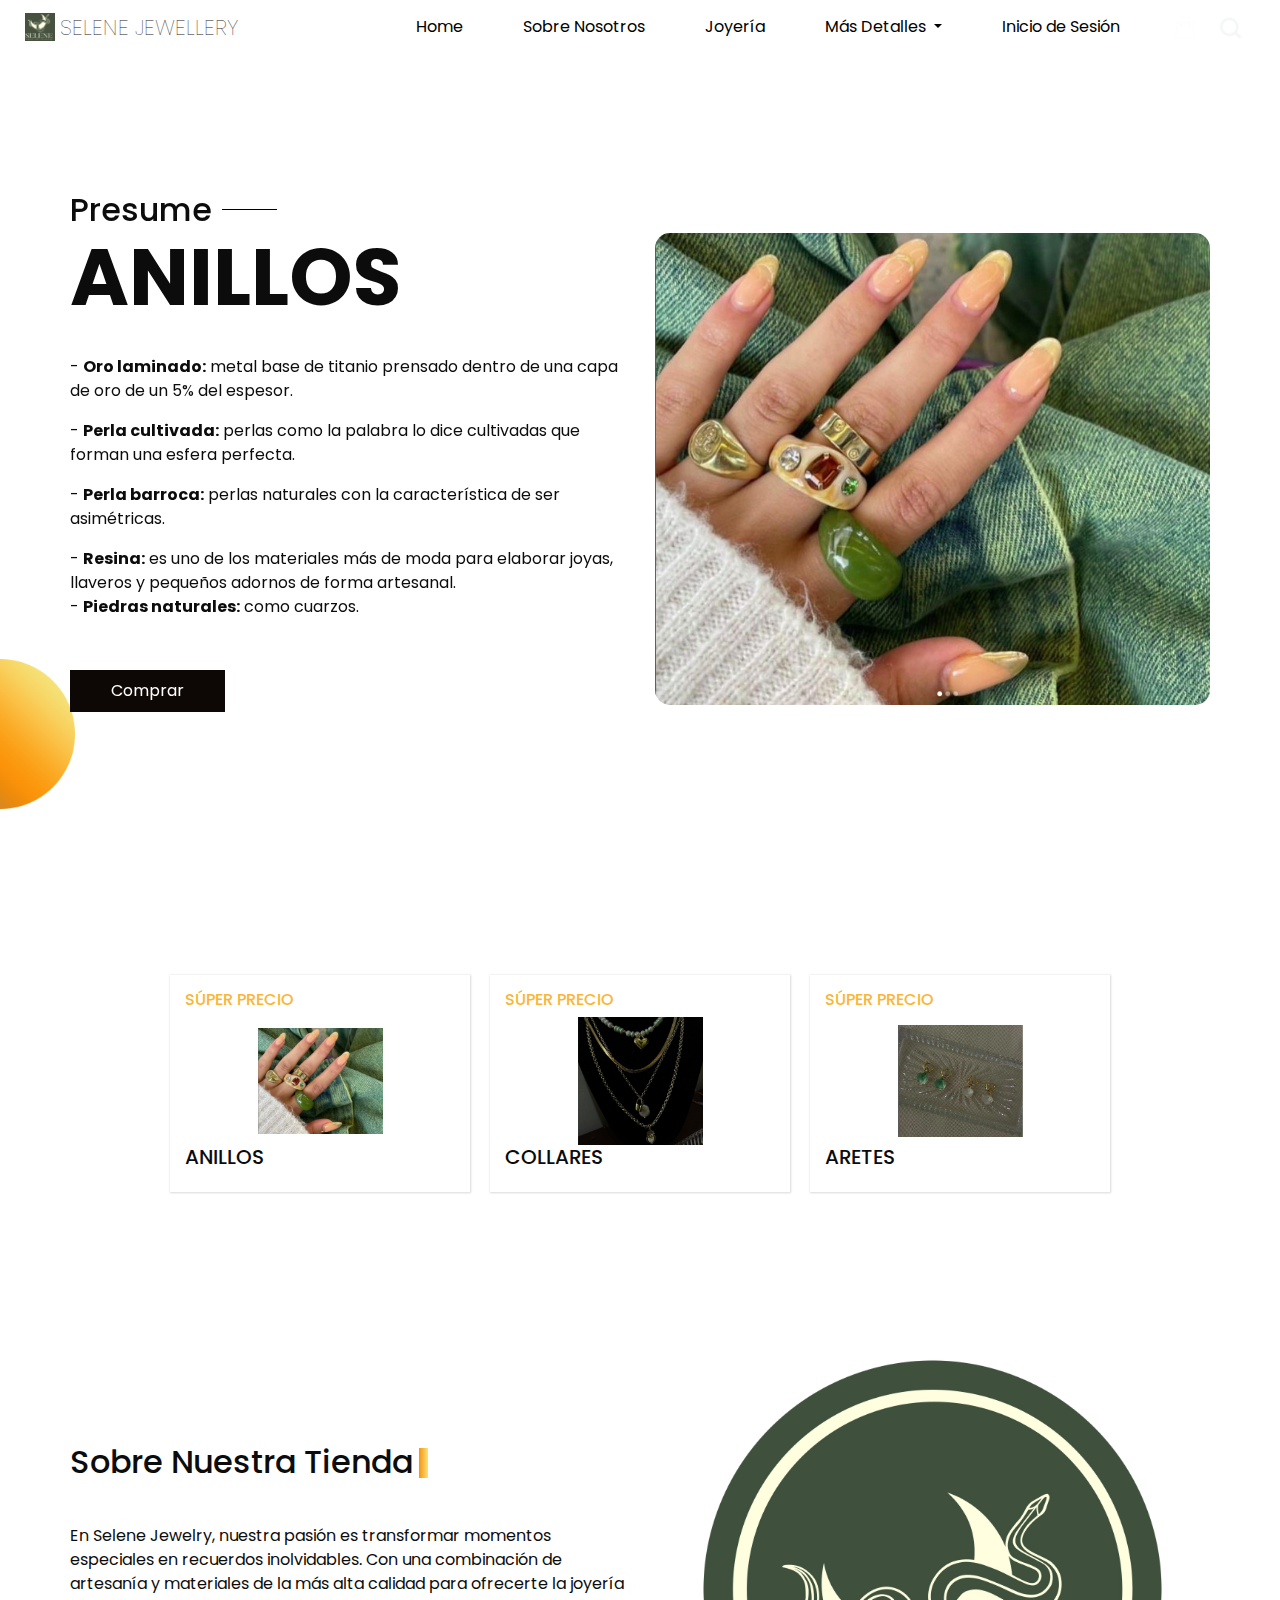
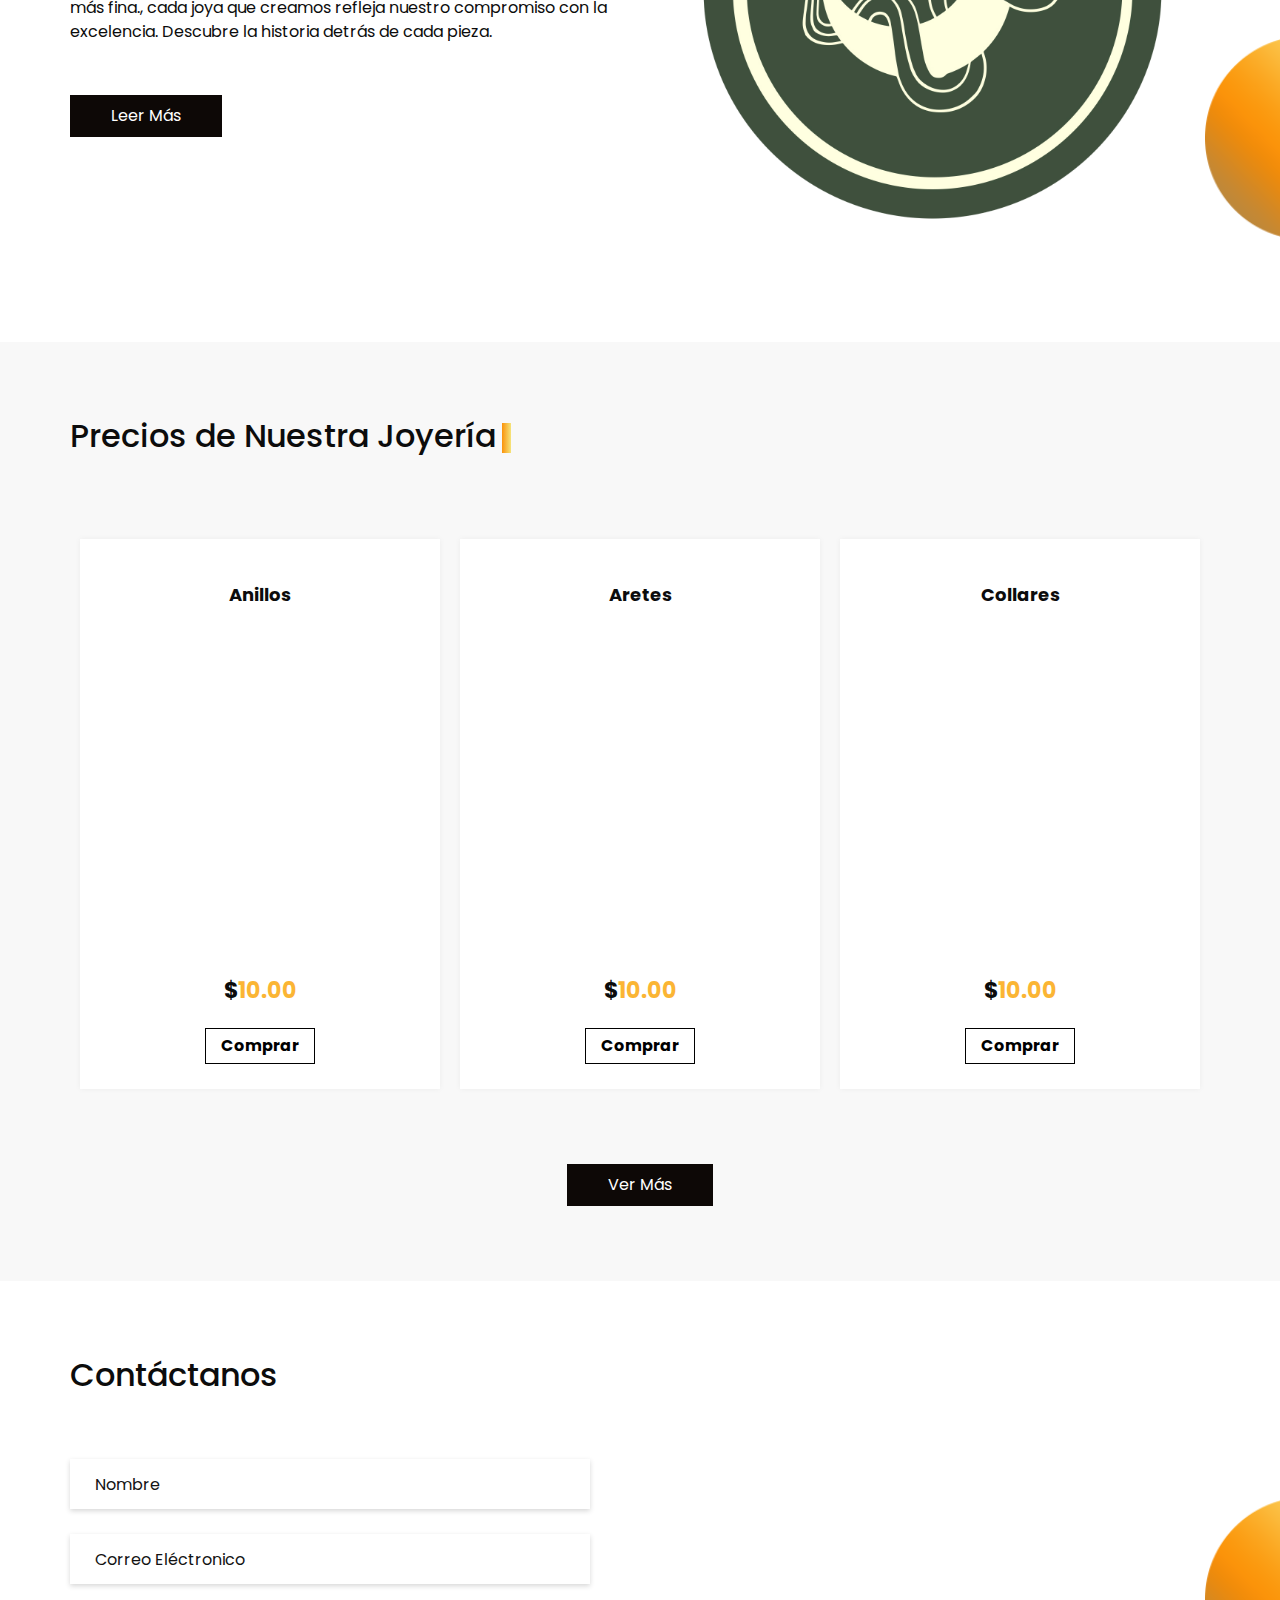
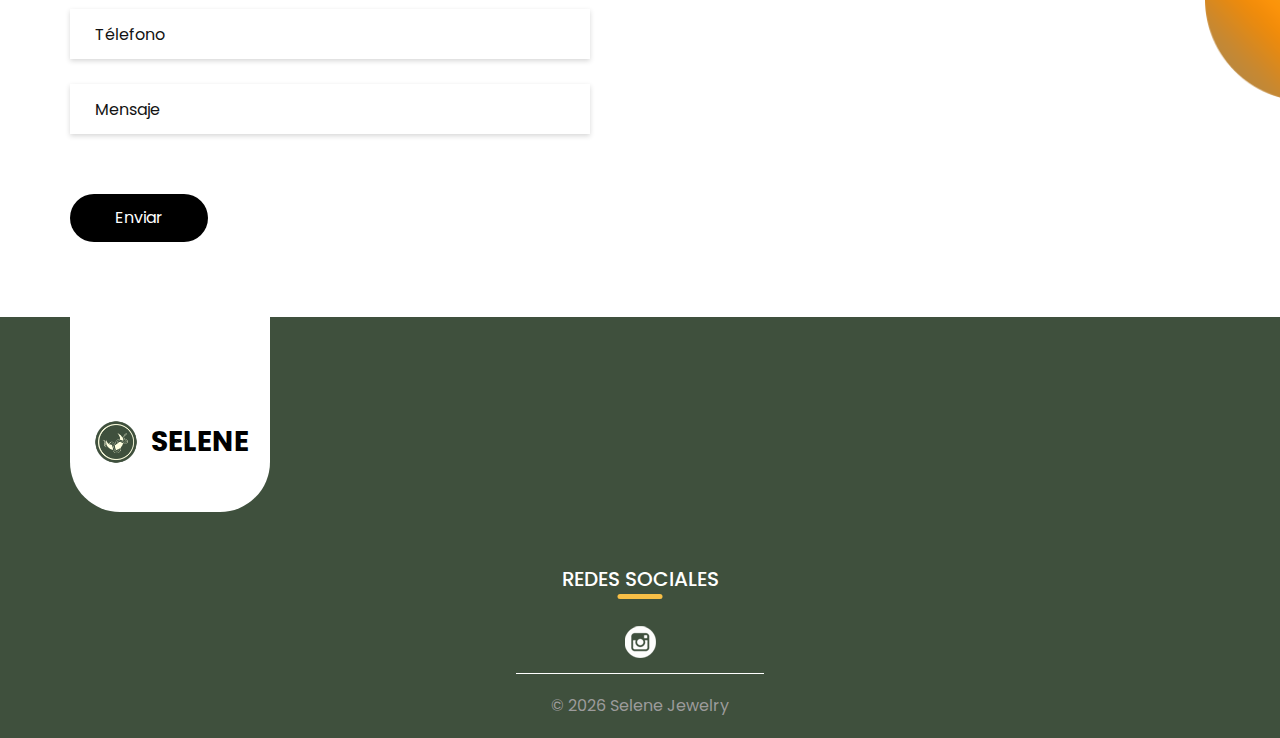
==== commit 047794a1: "Mejoras en el diseño de index" ====
--- a/index.html
+++ b/index.html
@@ -142,12 +142,16 @@
                       Anillos
                     </h1>
                     <p>
-                    <div class="pb-3"> - <strong>Oro laminado:</strong> metal base de titanio prensado dentro de una capa de oro de un 5% del espesor.
-                    </div>
-                    <div class="pb-3">- <strong>Perla cultivada:</strong> perlas como la palabra lo dice cultivadas que forman una esfera perfecta.
-                    </div>
-                    <div class="pb-3"> - <strong>Perla barroca:</strong> perlas naturales con la característica de ser asimétricas.</div>
-                    <div>- <strong>Resina:</strong> es uno de los materiales más de moda para elaborar joyas, llaveros y pequeños adornos
+                    <div class="pb-3"> - <strong>Oro laminado:</strong> metal base de titanio prensado dentro de una
+                      capa de oro de un 5% del espesor.
+                    </div>
+                    <div class="pb-3">- <strong>Perla cultivada:</strong> perlas como la palabra lo dice cultivadas que
+                      forman una esfera perfecta.
+                    </div>
+                    <div class="pb-3"> - <strong>Perla barroca:</strong> perlas naturales con la característica de ser
+                      asimétricas.</div>
+                    <div>- <strong>Resina:</strong> es uno de los materiales más de moda para elaborar joyas, llaveros y
+                      pequeños adornos
                       de
                       forma artesanal.</div>
                     <div>- <strong>Piedras naturales:</strong> como cuarzos.</div>
@@ -176,16 +180,20 @@
                       Nuestros Collares
                     </h1>
                     <p>
-                      <div class="pb-3"> - <strong>Oro laminado:</strong> metal base de titanio prensado dentro de una capa de oro de un 5% del espesor.
-                      </div>
-                      <div class="pb-3">- <strong>Perla cultivada:</strong> perlas como la palabra lo dice cultivadas que forman una esfera perfecta.
-                      </div>
-                      <div class="pb-3"> - <strong>Perla barroca:</strong> perlas naturales con la característica de ser asimétricas.</div>
-                      <div>- <strong>Resina:</strong> es uno de los materiales más de moda para elaborar joyas, llaveros y pequeños adornos
-                        de
-                        forma artesanal.</div>
-                      <div>- <strong>Piedras naturales:</strong> como cuarzos.</div>
-                      </p>
+                    <div class="pb-3"> - <strong>Oro laminado:</strong> metal base de titanio prensado dentro de una
+                      capa de oro de un 5% del espesor.
+                    </div>
+                    <div class="pb-3">- <strong>Perla cultivada:</strong> perlas como la palabra lo dice cultivadas que
+                      forman una esfera perfecta.
+                    </div>
+                    <div class="pb-3"> - <strong>Perla barroca:</strong> perlas naturales con la característica de ser
+                      asimétricas.</div>
+                    <div>- <strong>Resina:</strong> es uno de los materiales más de moda para elaborar joyas, llaveros y
+                      pequeños adornos
+                      de
+                      forma artesanal.</div>
+                    <div>- <strong>Piedras naturales:</strong> como cuarzos.</div>
+                    </p>
                     <div>
                       <a href="">Comprar</a>
                     </div>
@@ -210,16 +218,20 @@
                       Nuestros Aretes
                     </h1>
                     <p>
-                      <div class="pb-3"> - <strong>Oro laminado:</strong> metal base de titanio prensado dentro de una capa de oro de un 5% del espesor.
-                      </div>
-                      <div class="pb-3">- <strong>Perla cultivada:</strong> perlas como la palabra lo dice cultivadas que forman una esfera perfecta.
-                      </div>
-                      <div class="pb-3"> - <strong>Perla barroca:</strong> perlas naturales con la característica de ser asimétricas.</div>
-                      <div>- <strong>Resina:</strong> es uno de los materiales más de moda para elaborar joyas, llaveros y pequeños adornos
-                        de
-                        forma artesanal.</div>
-                      <div>- <strong>Piedras naturales:</strong> como cuarzos.</div>
-                      </p>
+                    <div class="pb-3"> - <strong>Oro laminado:</strong> metal base de titanio prensado dentro de una
+                      capa de oro de un 5% del espesor.
+                    </div>
+                    <div class="pb-3">- <strong>Perla cultivada:</strong> perlas como la palabra lo dice cultivadas que
+                      forman una esfera perfecta.
+                    </div>
+                    <div class="pb-3"> - <strong>Perla barroca:</strong> perlas naturales con la característica de ser
+                      asimétricas.</div>
+                    <div>- <strong>Resina:</strong> es uno de los materiales más de moda para elaborar joyas, llaveros y
+                      pequeños adornos
+                      de
+                      forma artesanal.</div>
+                    <div>- <strong>Piedras naturales:</strong> como cuarzos.</div>
+                    </p>
                     <div>
                       <a href="">Comprar</a>
                     </div>
@@ -244,16 +256,20 @@
                       Nuestros Collares
                     </h1>
                     <p>
-                      <div class="pb-3"> - <strong>Oro laminado:</strong> metal base de titanio prensado dentro de una capa de oro de un 5% del espesor.
-                      </div>
-                      <div class="pb-3">- <strong>Perla cultivada:</strong> perlas como la palabra lo dice cultivadas que forman una esfera perfecta.
-                      </div>
-                      <div class="pb-3"> - <strong>Perla barroca:</strong> perlas naturales con la característica de ser asimétricas.</div>
-                      <div>- <strong>Resina:</strong> es uno de los materiales más de moda para elaborar joyas, llaveros y pequeños adornos
-                        de
-                        forma artesanal.</div>
-                      <div>- <strong>Piedras naturales:</strong> como cuarzos.</div>
-                      </p>
+                    <div class="pb-3"> - <strong>Oro laminado:</strong> metal base de titanio prensado dentro de una
+                      capa de oro de un 5% del espesor.
+                    </div>
+                    <div class="pb-3">- <strong>Perla cultivada:</strong> perlas como la palabra lo dice cultivadas que
+                      forman una esfera perfecta.
+                    </div>
+                    <div class="pb-3"> - <strong>Perla barroca:</strong> perlas naturales con la característica de ser
+                      asimétricas.</div>
+                    <div>- <strong>Resina:</strong> es uno de los materiales más de moda para elaborar joyas, llaveros y
+                      pequeños adornos
+                      de
+                      forma artesanal.</div>
+                    <div>- <strong>Piedras naturales:</strong> como cuarzos.</div>
+                    </p>
                     <div>
                       <a href="">Comprar</a>
                     </div>
@@ -346,10 +362,9 @@
               </h2>
             </div>
             <p>
-              Lorem ipsum dolor sit amet, consectetur adipiscing elit, sed do eiusmod tempor incididunt ut labore et
-              dolore magna aliqua. Ut enim ad minim veniam, quis nostrudLorem ipsum dolor sit amet, consectetur
-              adipiscing elit, sed do eiusmod tempor incididunt ut labore et dolore magna aliqua. Ut enim ad minim
-              veniam, quis nostrud
+              En Selene Jewelry, nuestra pasión es transformar momentos especiales en recuerdos inolvidables. Con una
+              combinación de artesanía y materiales de la más alta calidad para ofrecerte la joyería más fina., cada
+              joya que creamos refleja nuestro compromiso con la excelencia. Descubre la historia detrás de cada pieza.
             </p>
             <div>
               <a href="">
@@ -360,7 +375,7 @@
         </div>
         <div class="col-md-6">
           <div class="img-box">
-            <img src="images/about-img.png" alt="">
+            <img src="images/footer-img.png" alt="">
           </div>
         </div>
       </div>
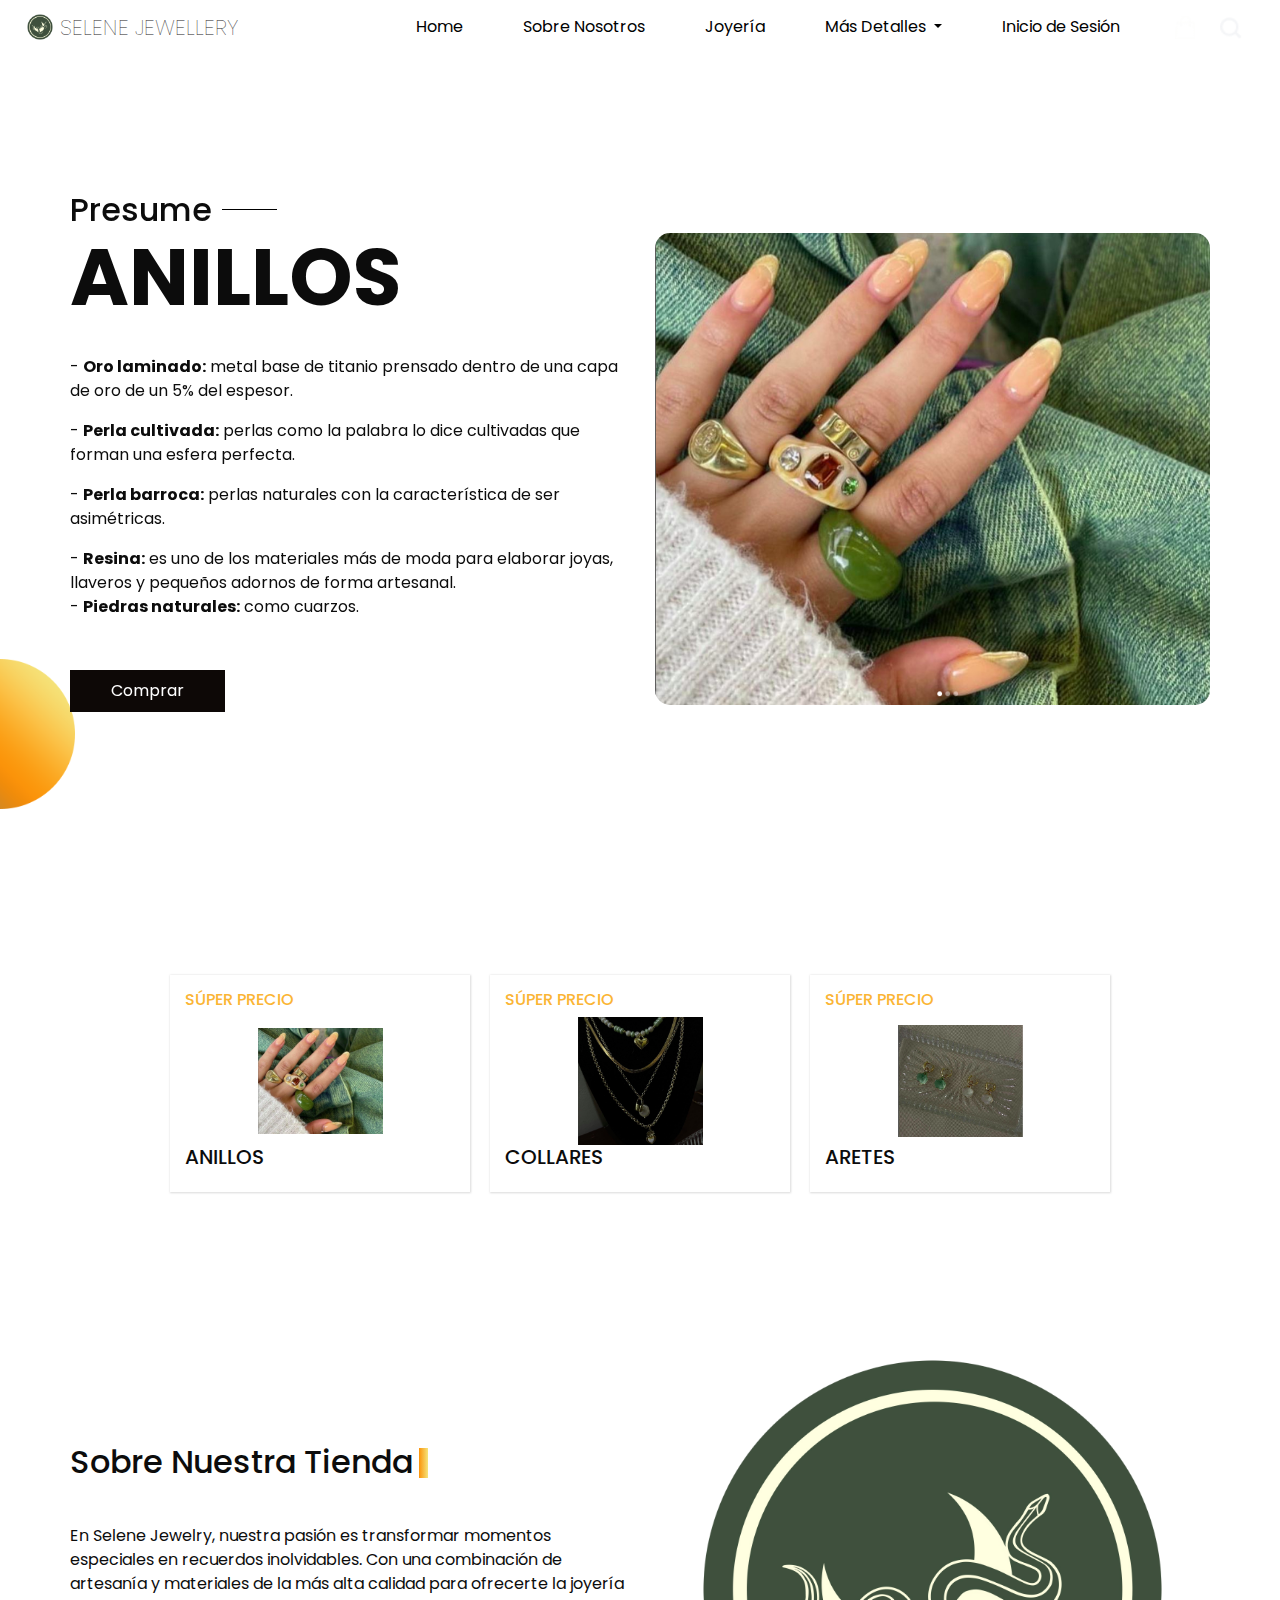
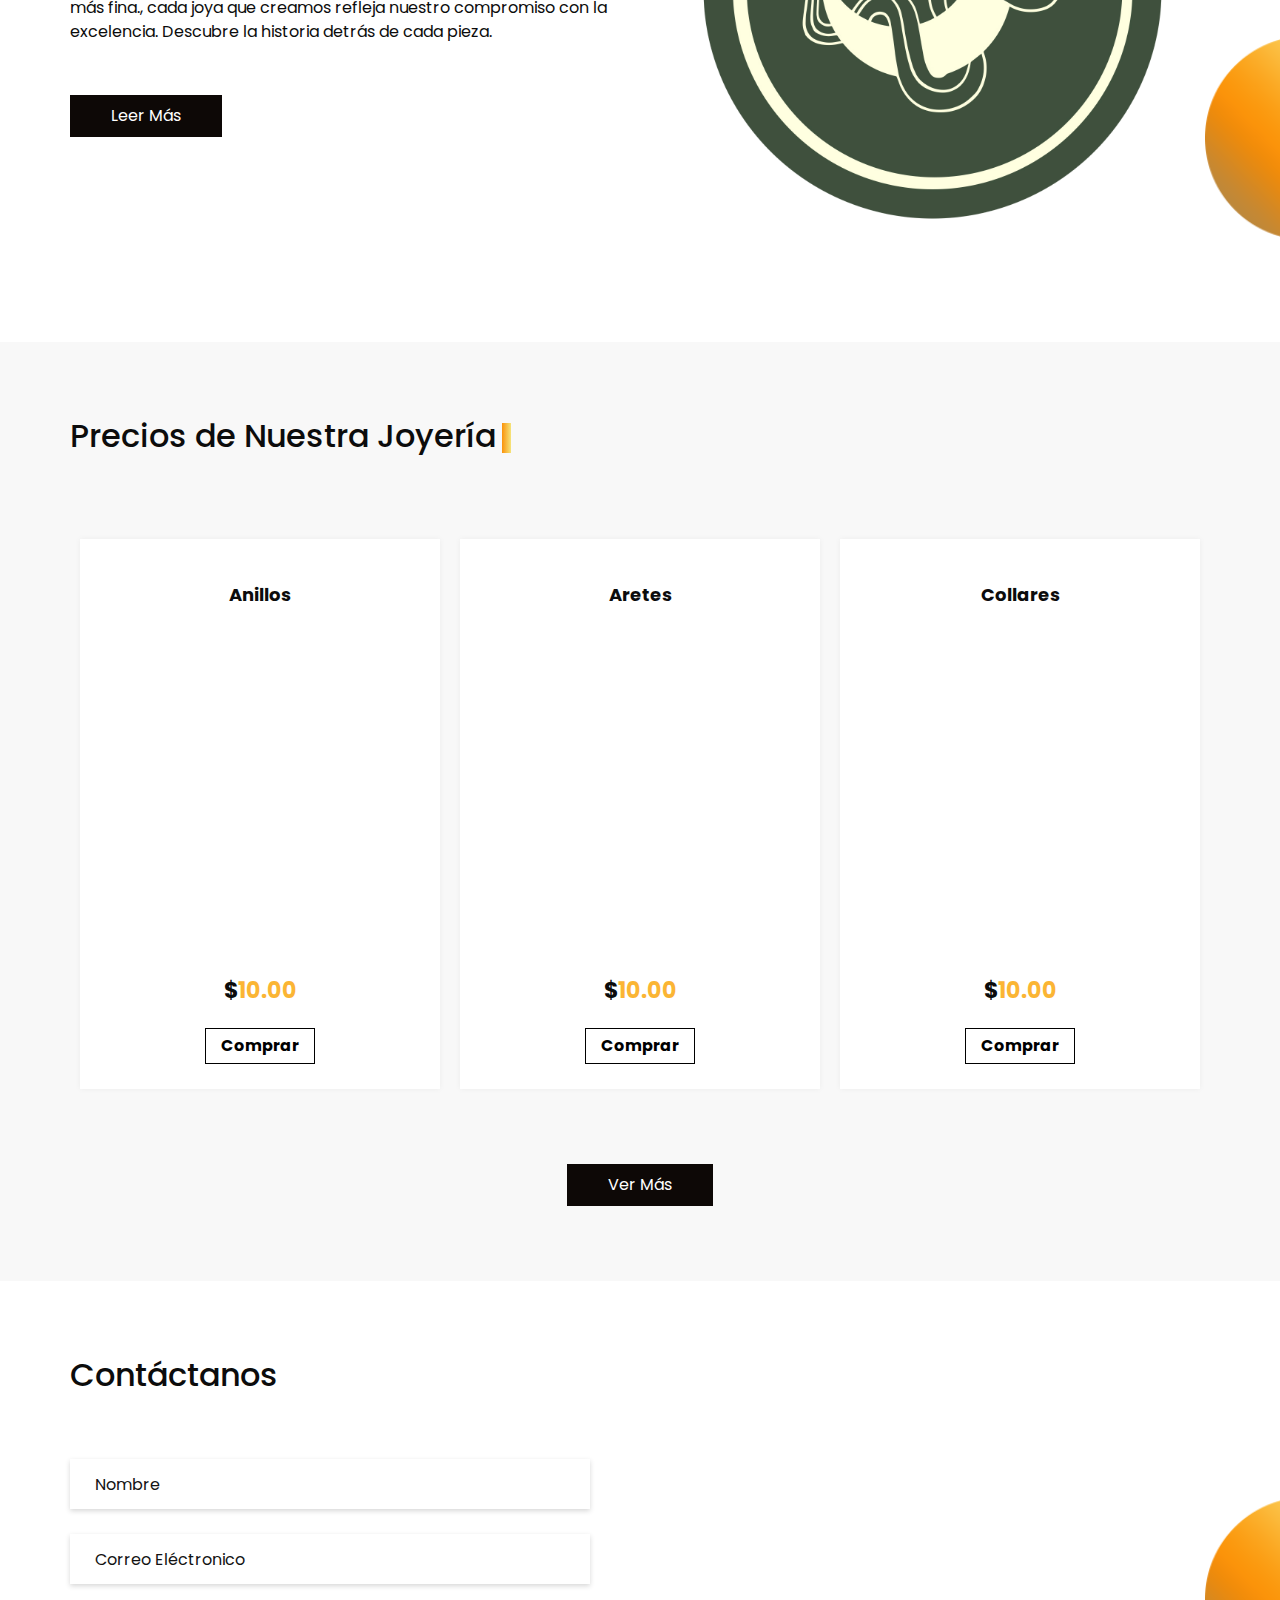
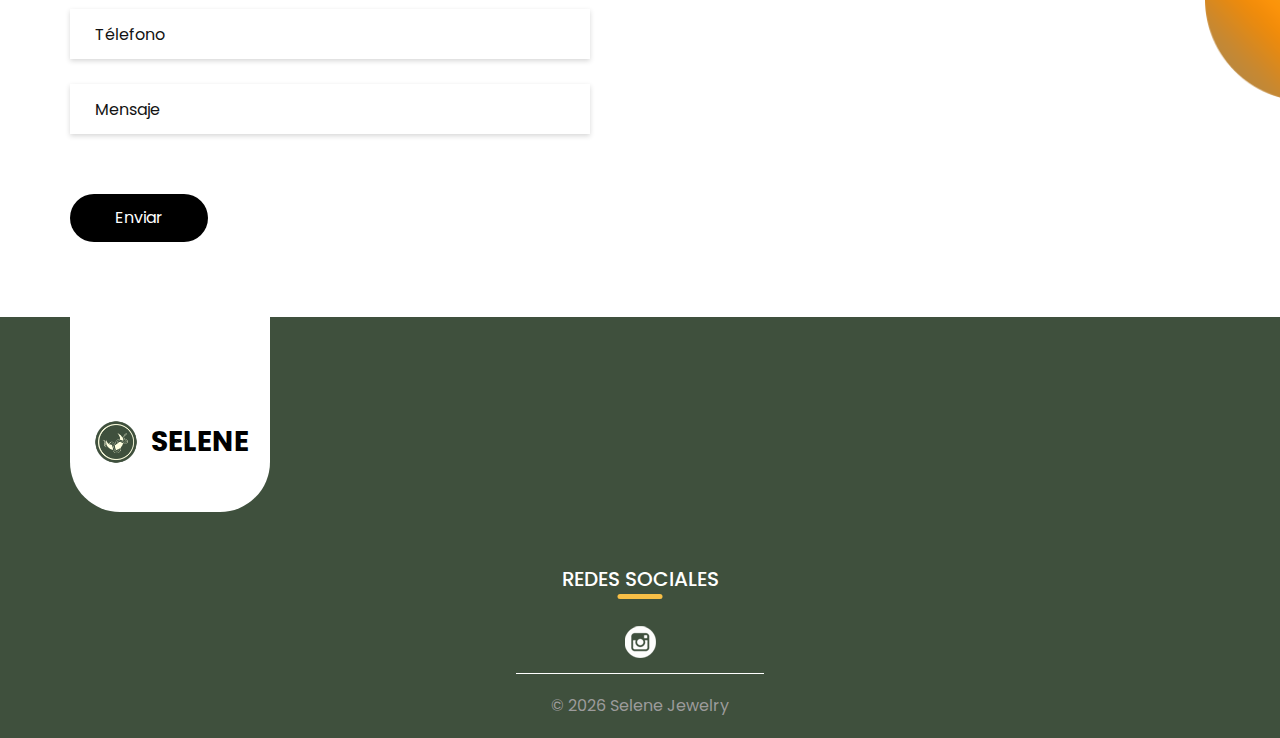
==== commit 97da158e: "Mejoras en el diseño del Navbar" ====
--- a/index.html
+++ b/index.html
@@ -37,7 +37,7 @@
       <div class="container-fluid">
         <nav class="navbar navbar-expand-lg custom_nav-container ">
           <a class="navbar-brand" href="index.html">
-            <img src="images/selene-logo.png" alt="">
+            <img src="images/footer-img.png" alt="">
             <span>
               Selene Jewellery
             </span>
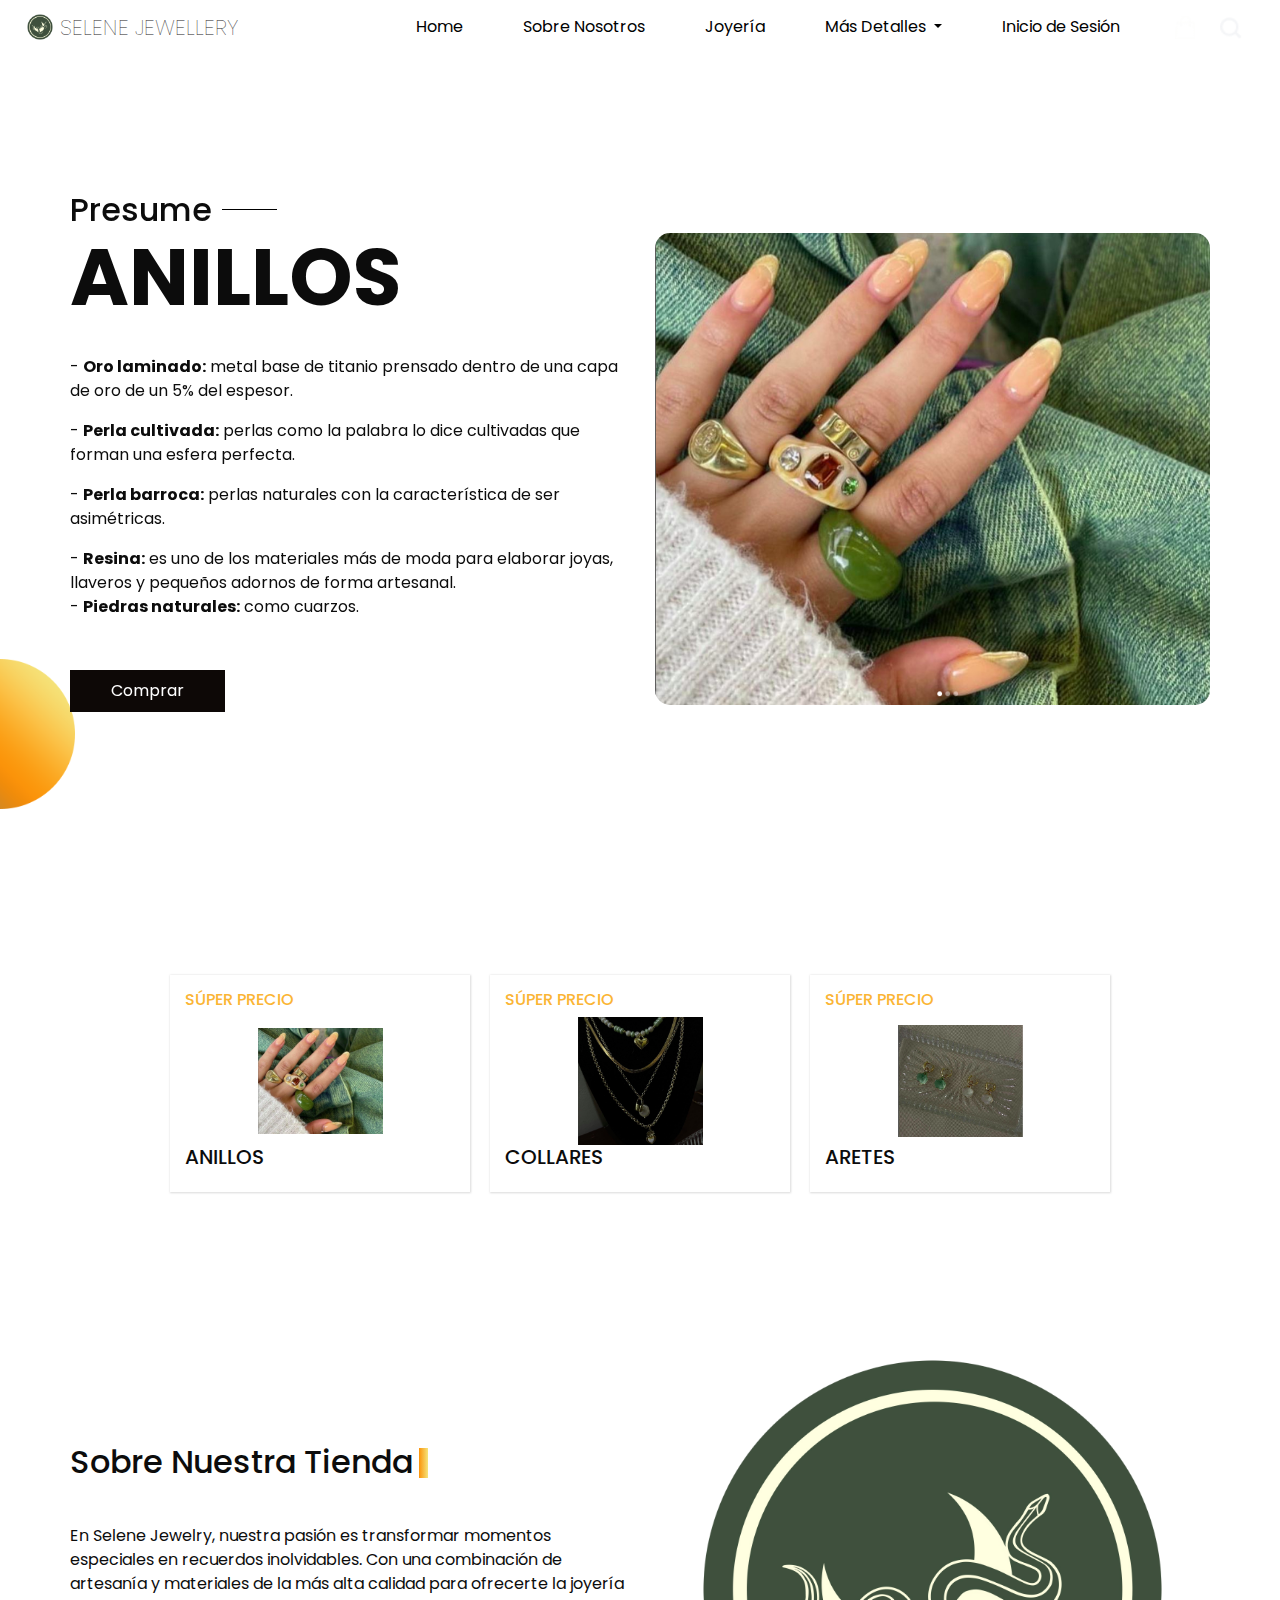
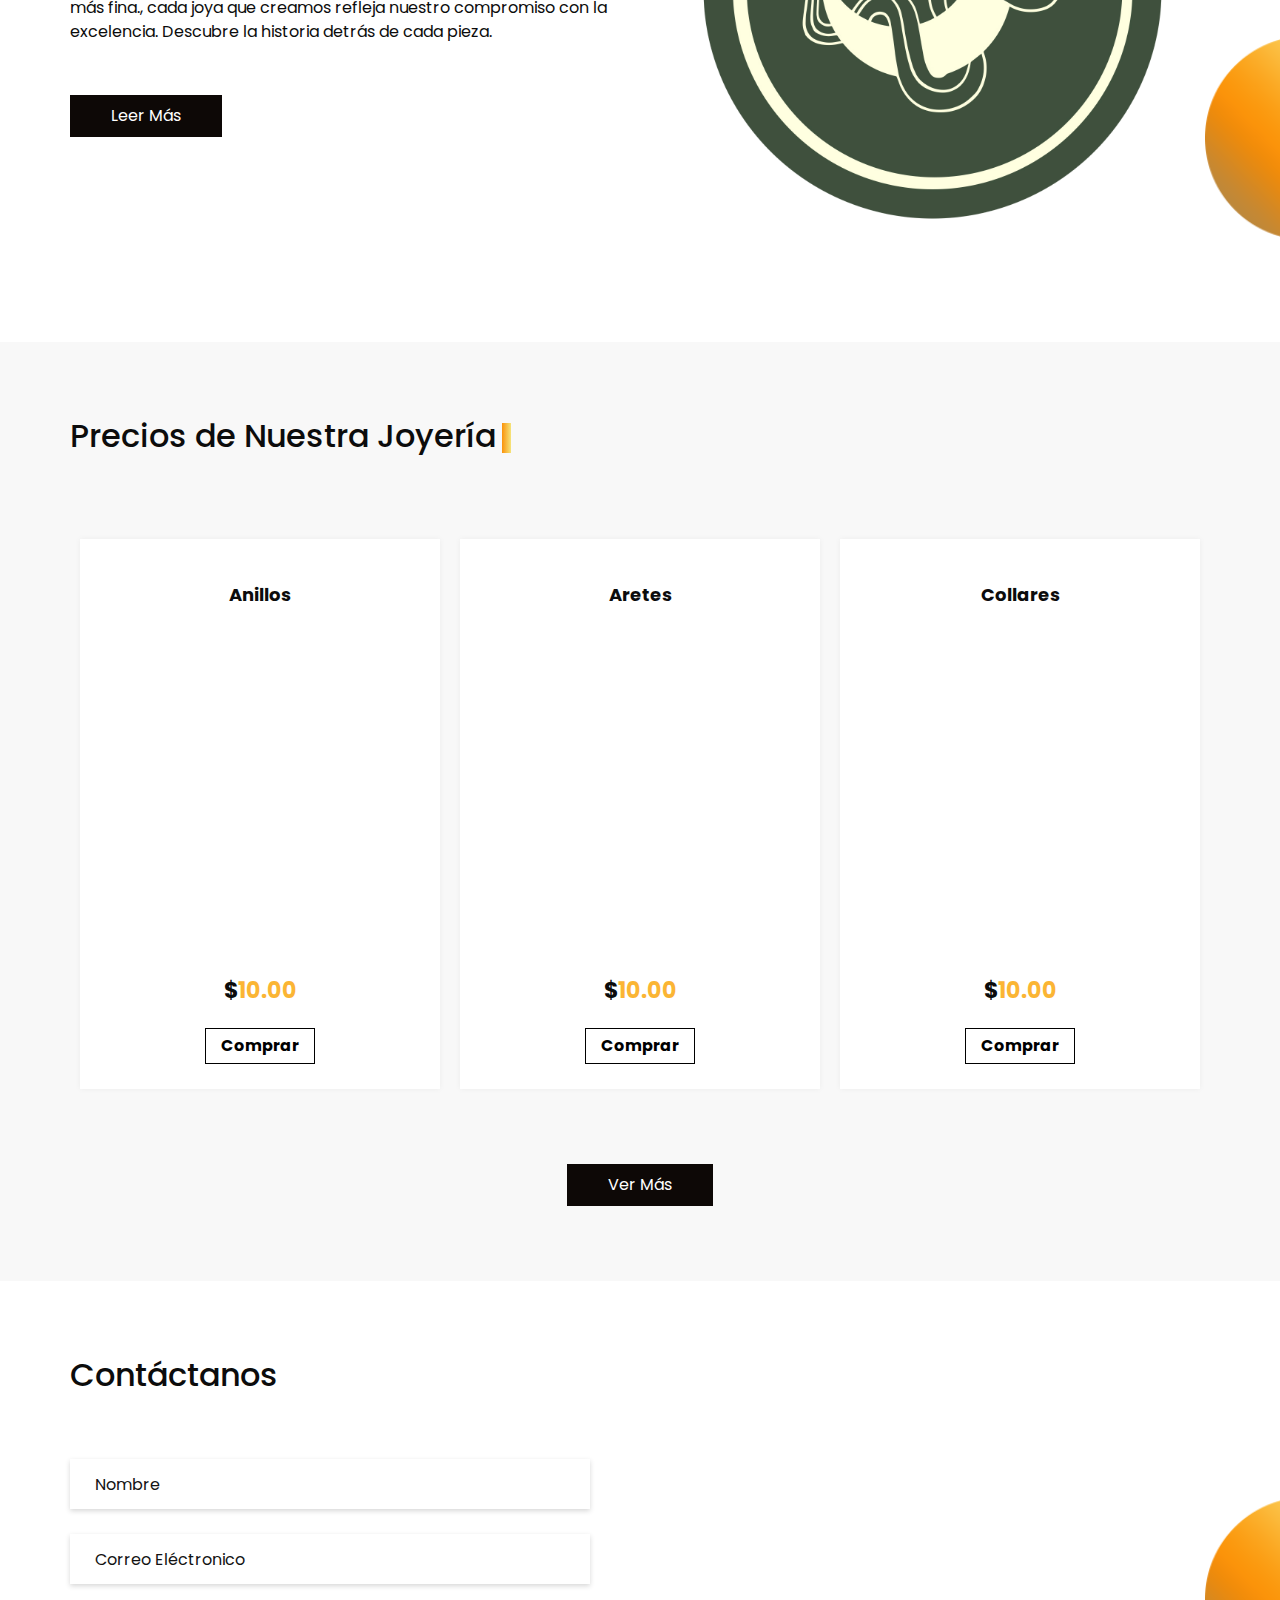
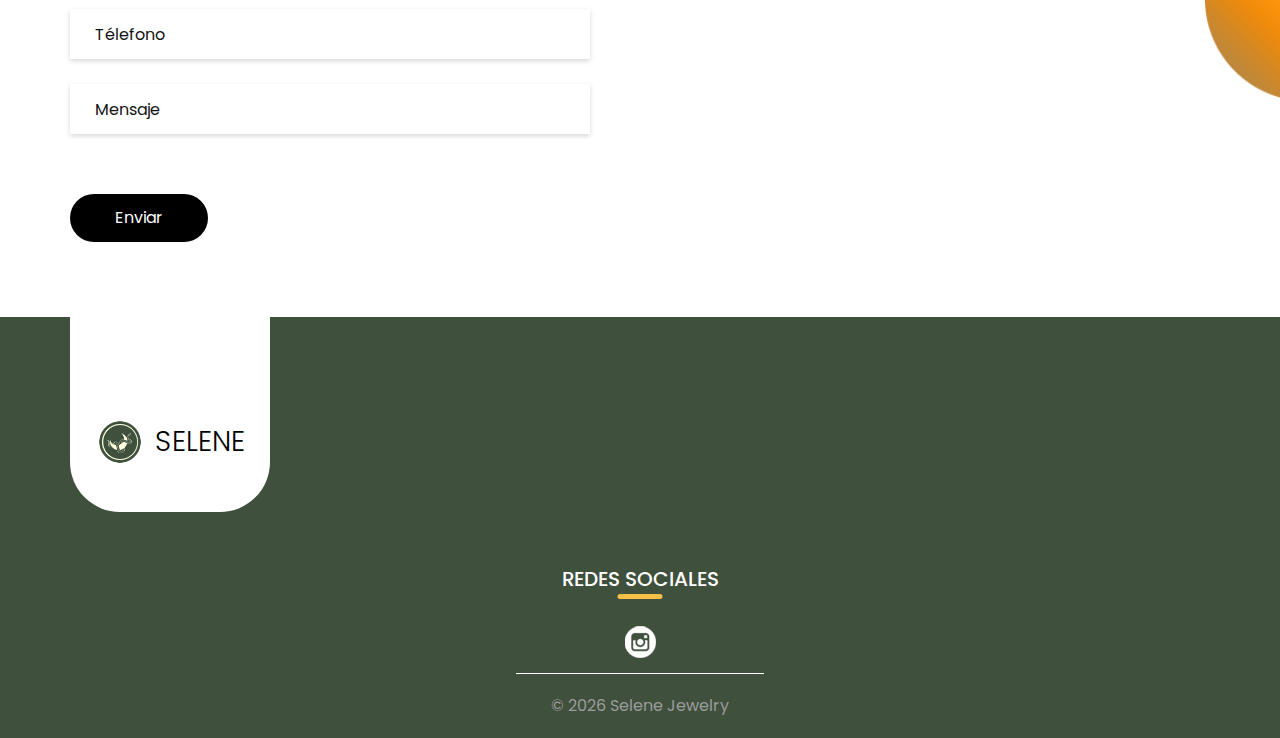
==== commit f60f200d: "Mejoras en el diseño del Navbar" ====
--- a/index.html
+++ b/index.html
@@ -73,7 +73,7 @@
                   </div>
                 </li>
                 <li class="nav-item">
-                  <a class="nav-link" href="#">Inicio de Sesión</a>
+                  <a class="nav-link" href="contact.html">Inicio de Sesión</a>
                 </li>
               </ul>
 
--- a/css/style.css
+++ b/css/style.css
@@ -809,7 +809,7 @@
   text-transform: uppercase;
   color: #000000;
   font-size: 28px;
-  font-weight: bold;
+  font-weight: 350;
 }
 
 .info_section .info_container .info_contact {
